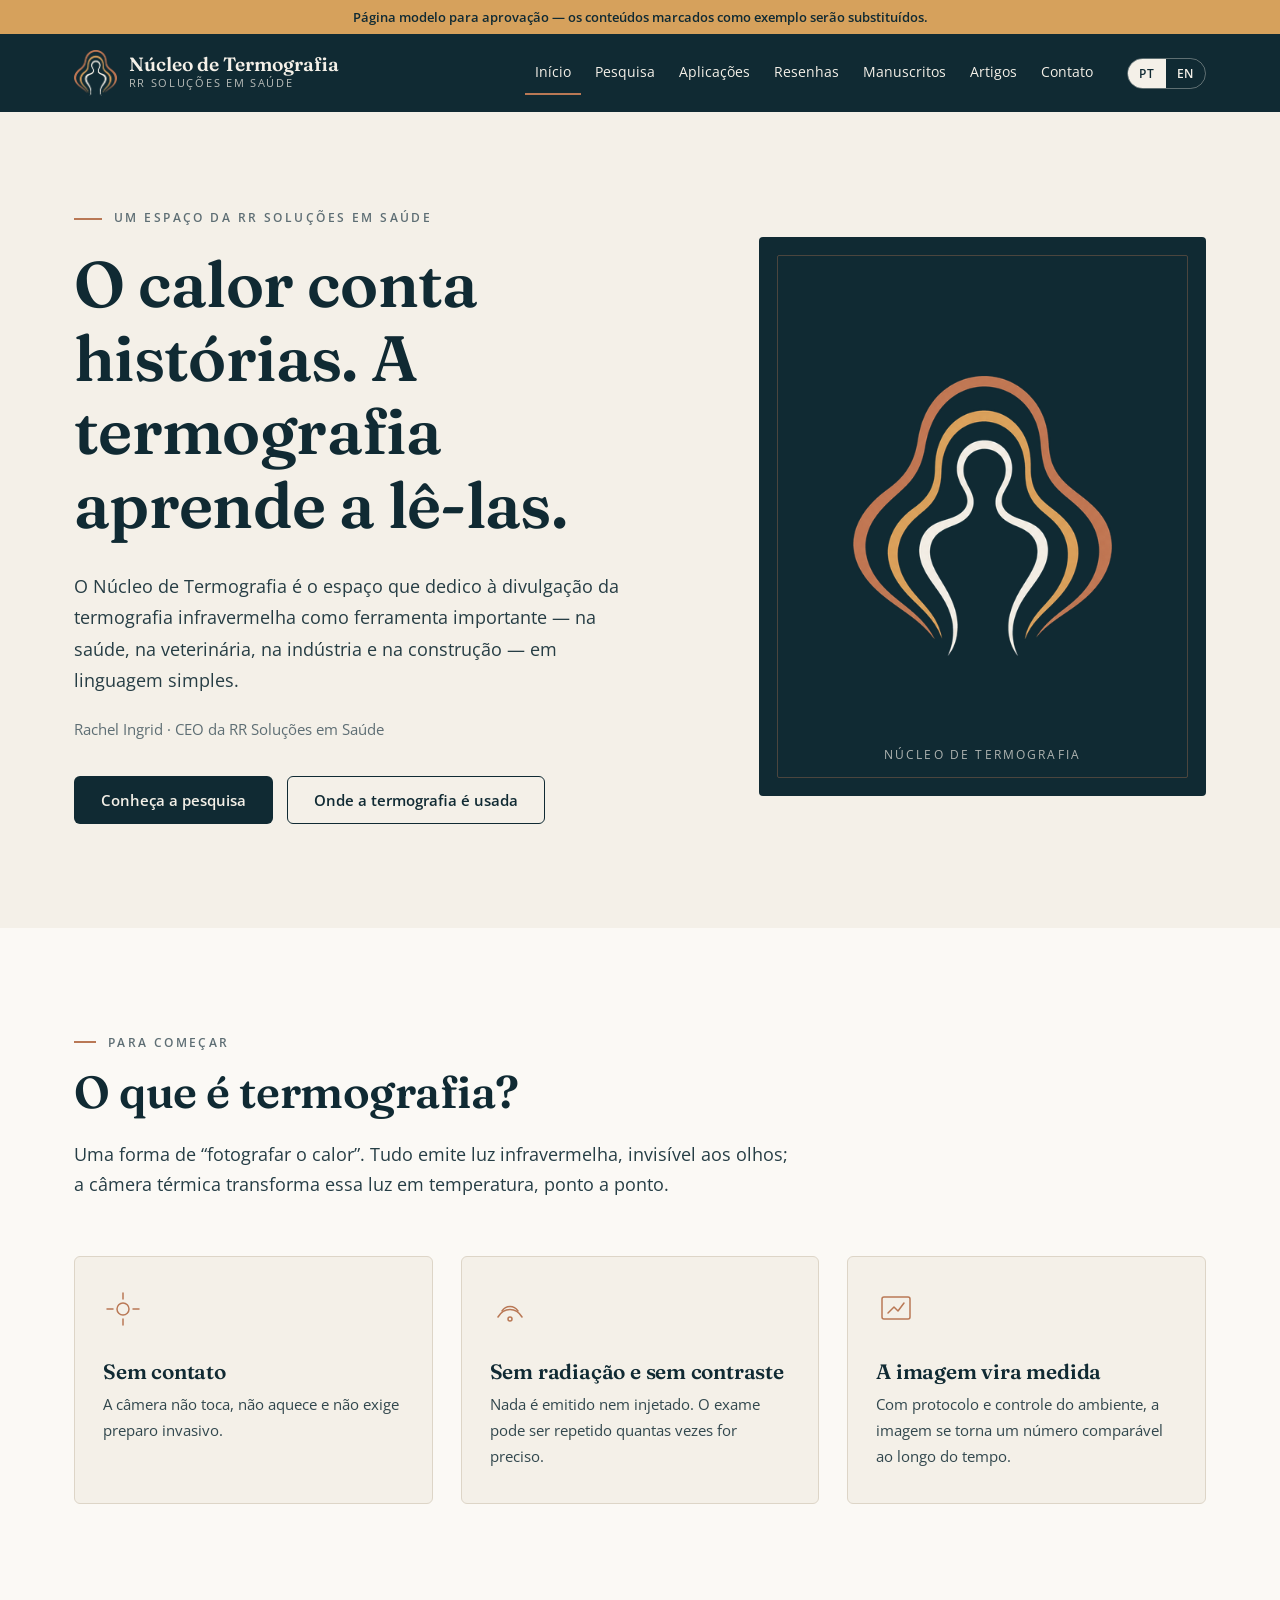
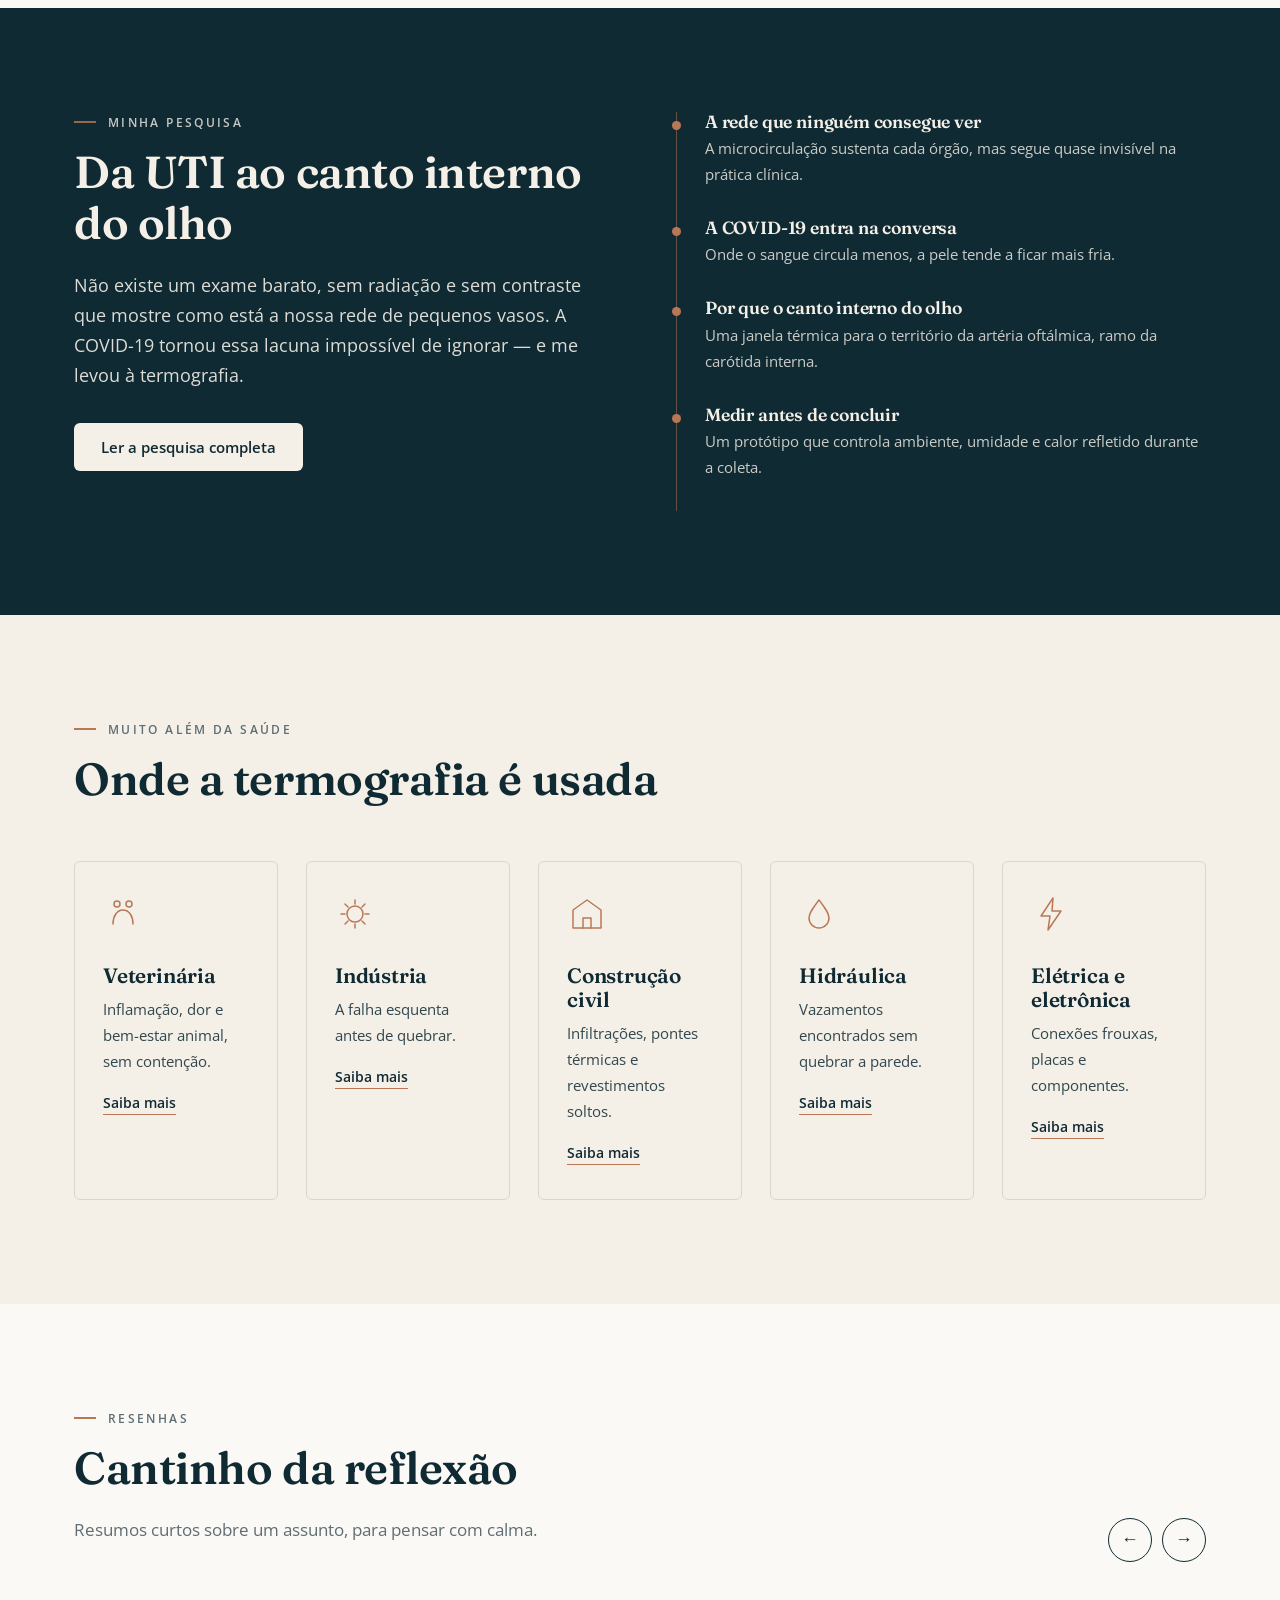
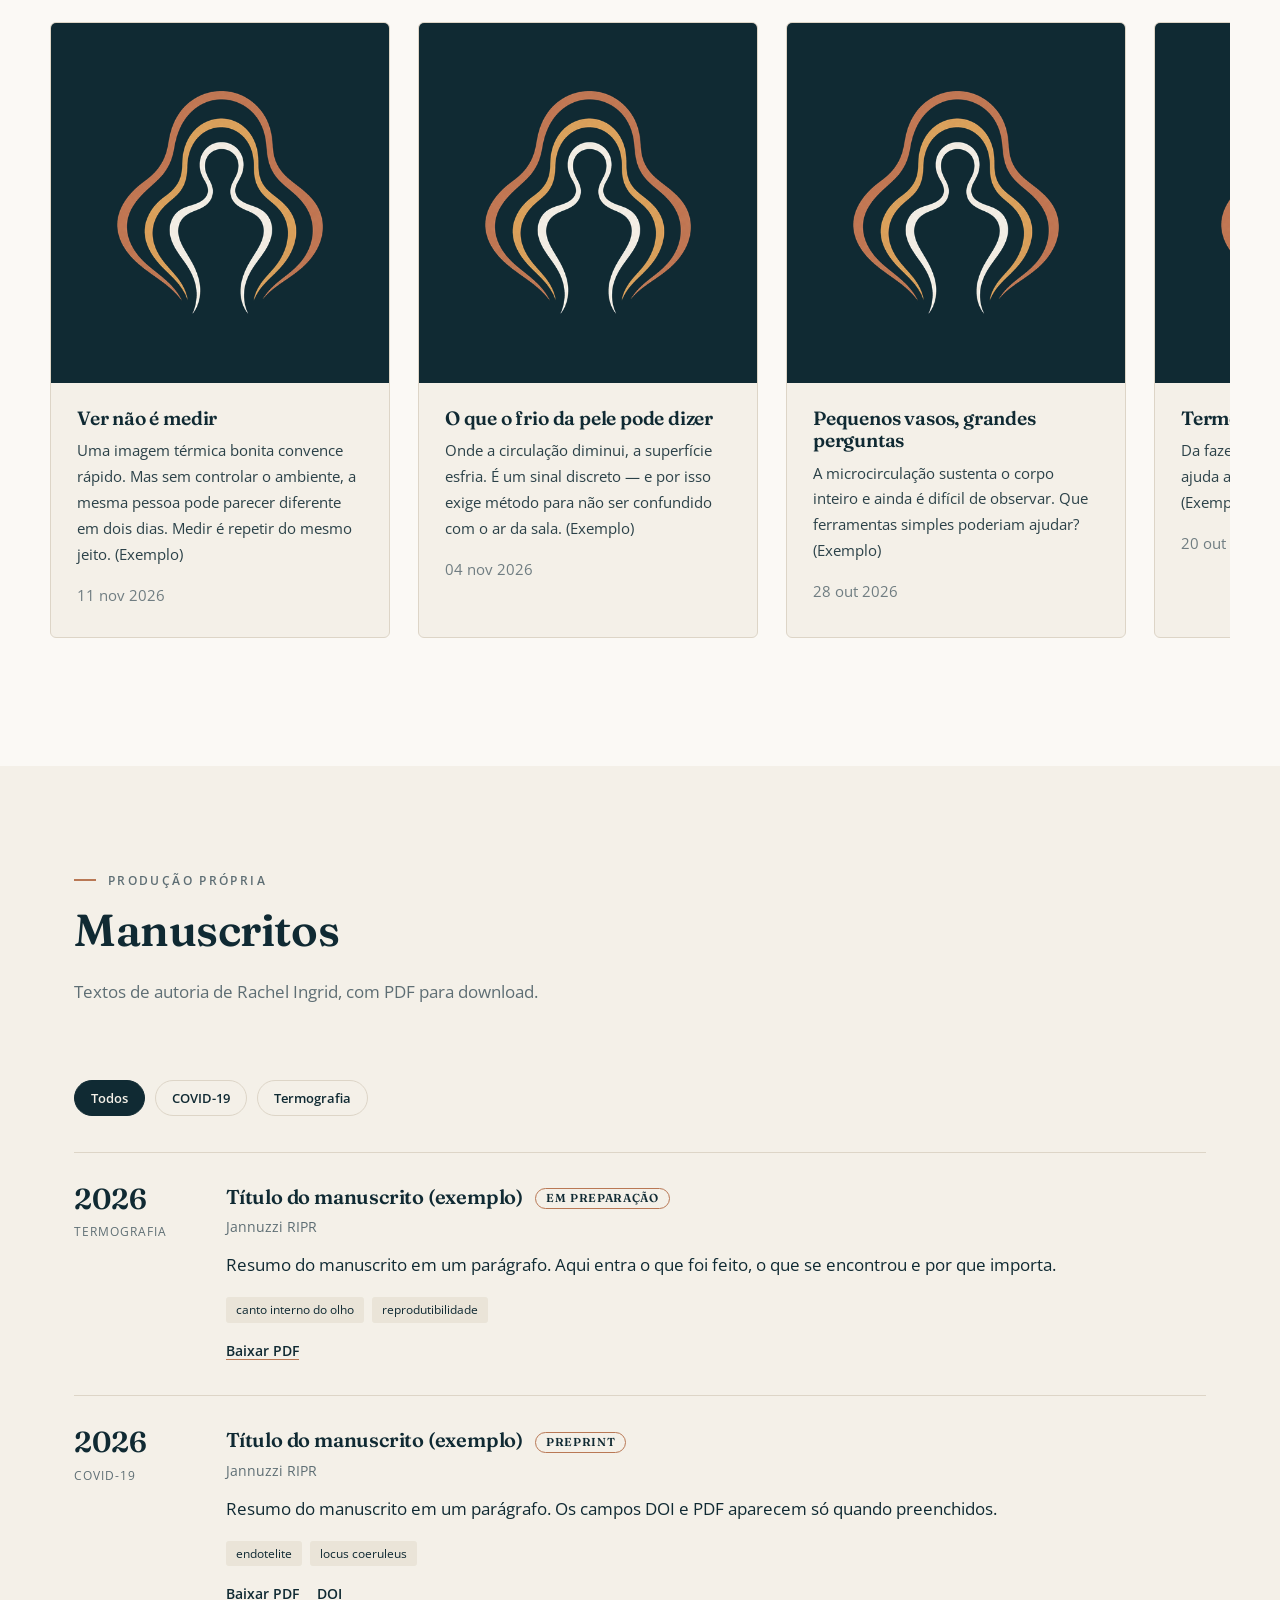
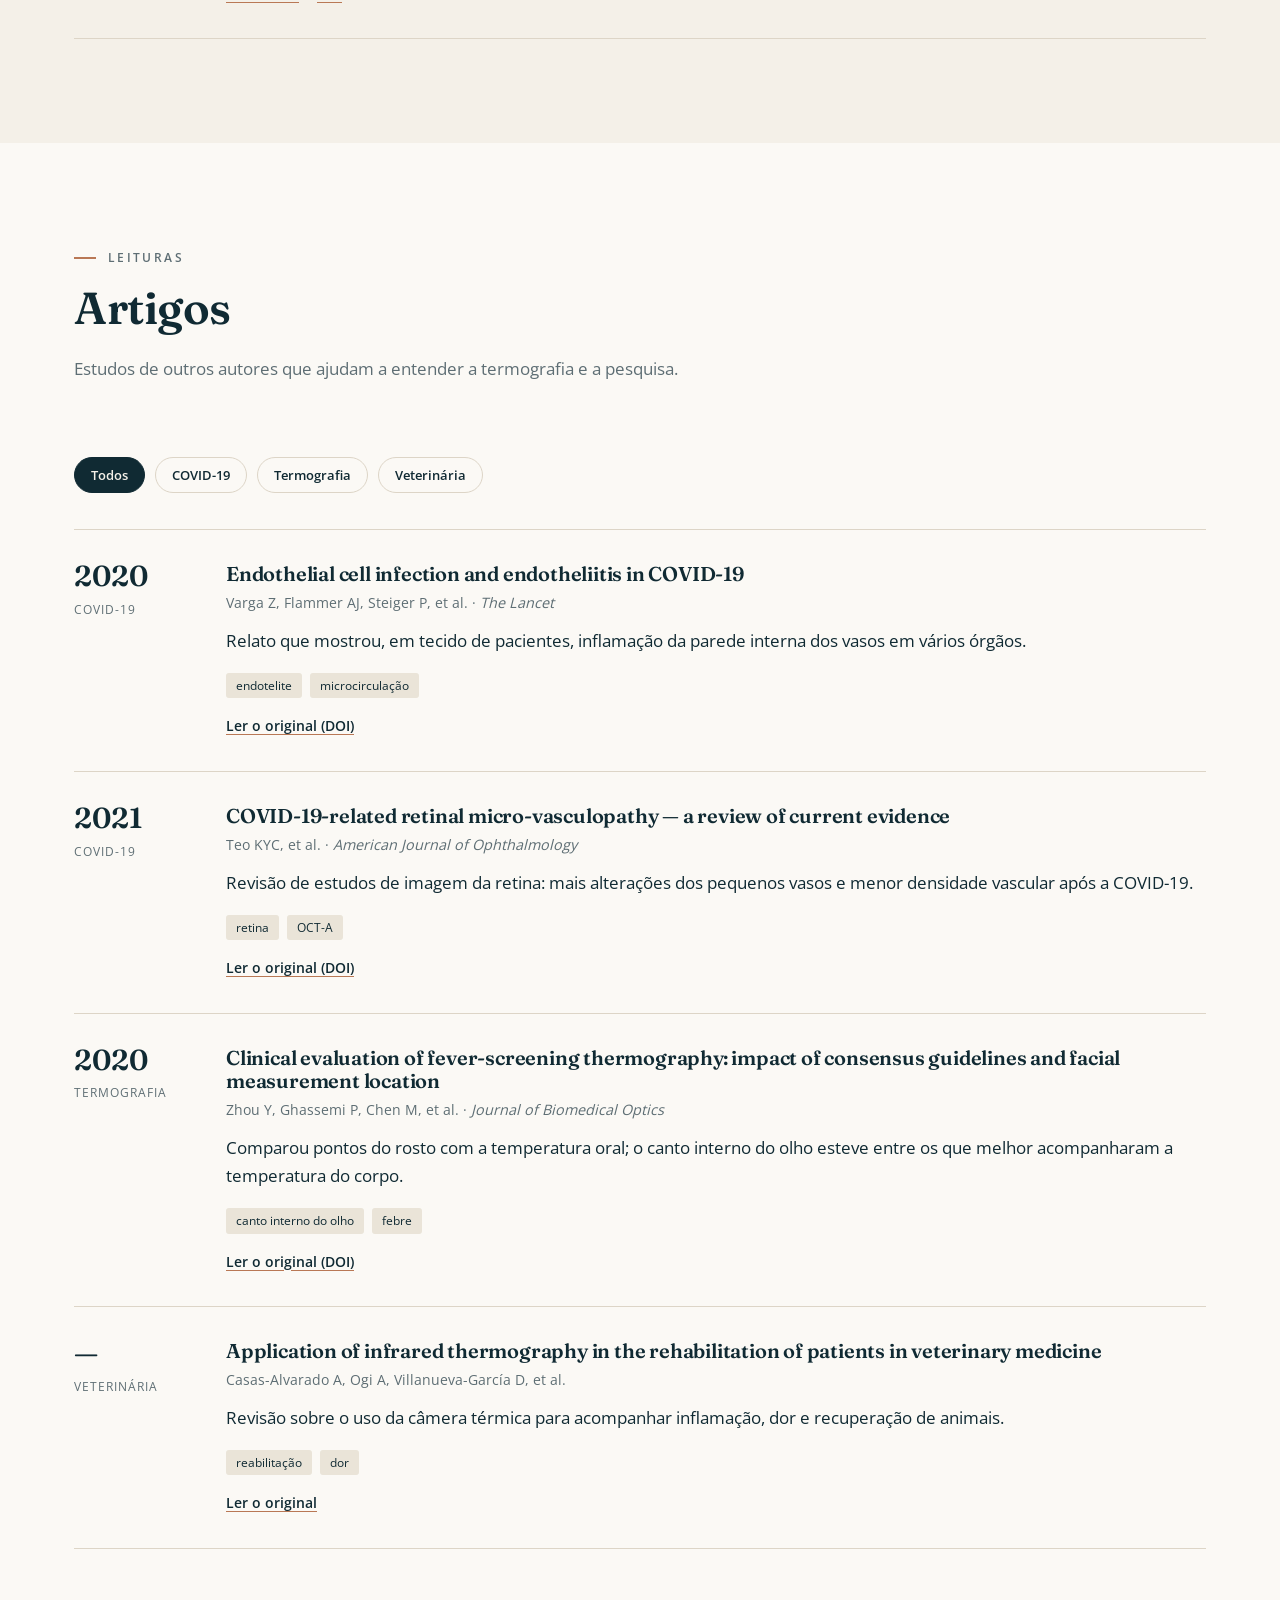
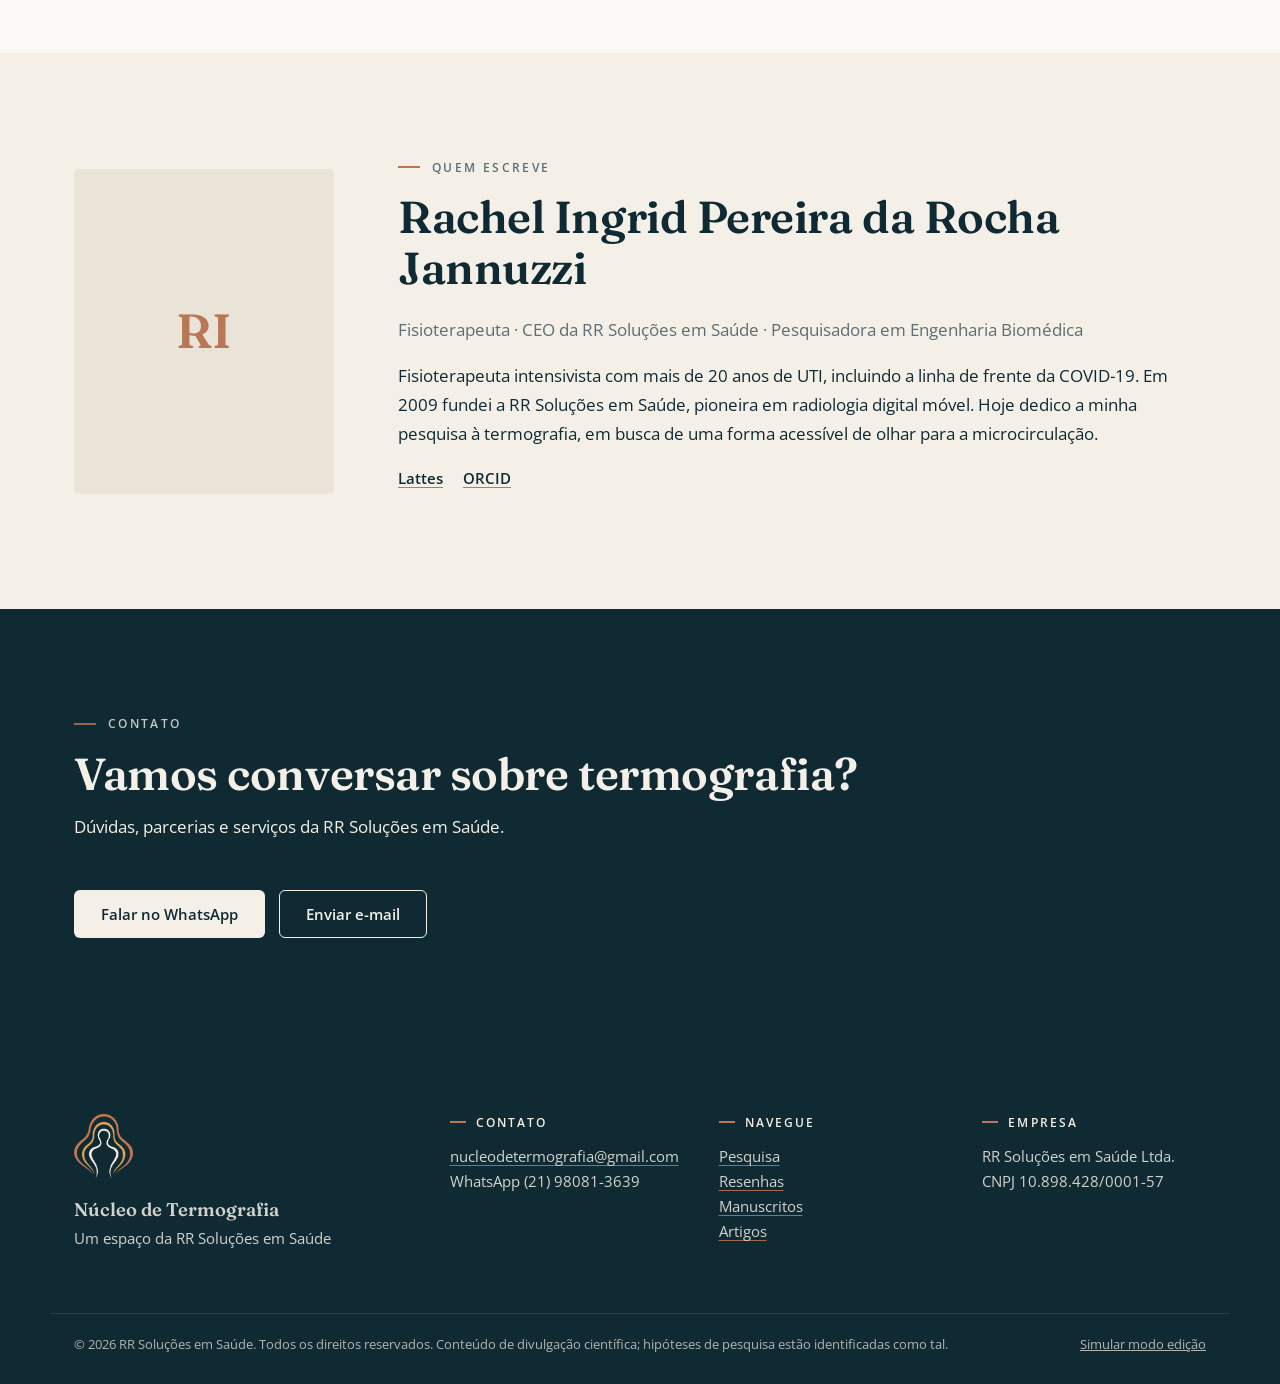
==== modelo/index.html @ 2edbccde "Rascunho do novo Núcleo de Termografia (sem histórico anterior) Co-Authored-By: Claude Opus 5.5 <nor" ====
<!doctype html>
<html lang="pt-BR">
<head>
<meta charset="utf-8">
<meta name="viewport" content="width=device-width, initial-scale=1">
<title>Núcleo de Termografia — Página modelo</title>
<link rel="icon" href="[data-uri]">
<style>
@font-face{font-family:"Fraunces";src:url([data-uri]) format("woff2");font-weight:600;font-display:swap}
@font-face{font-family:"Open Sans";src:url([data-uri]) format("woff2");font-weight:400;font-display:swap}
@font-face{font-family:"Open Sans";src:url([data-uri]) format("woff2");font-weight:600;font-display:swap}
:root{
  --petroleo:#102A33; --petroleo-2:#173842; --marfim:#F4F0E8; --marfim-2:#EAE4D8; --branco:#FBF9F5;
  --cobre:#B97855; --ambar:#D6A15C; --cinza:#5E6E74; --linha:#DDD5C7;
  --t-tit:"Fraunces",Georgia,"Times New Roman",serif; --t-txt:"Open Sans",system-ui,-apple-system,"Segoe UI",Arial,sans-serif;
  --raio:6px;
}
*{box-sizing:border-box}
html{scroll-behavior:smooth;scroll-padding-top:90px}
body{margin:0;background:var(--marfim);color:var(--petroleo);font-family:var(--t-txt);font-size:17px;line-height:1.7;-webkit-font-smoothing:antialiased}
img{max-width:100%;display:block}
a{color:var(--petroleo);text-decoration:underline;text-decoration-color:var(--cobre);text-underline-offset:3px}
a:hover{text-decoration-color:var(--ambar)}
h1,h2,h3{font-family:var(--t-tit);font-weight:600;line-height:1.15;margin:0 0 .5em;letter-spacing:-.01em}
h2{font-size:clamp(1.9rem,3.6vw,2.8rem)}
h3{font-size:1.3rem}
p{margin:0 0 1em}
.wrap{max-width:1180px;margin:0 auto;padding:0 24px}
:focus-visible{outline:2px solid var(--ambar);outline-offset:3px}
.aviso-modelo{background:var(--ambar);color:var(--petroleo);text-align:center;font-size:.82rem;padding:6px 16px;font-weight:600}

/* Cabeçalho */
.topo{position:sticky;top:0;z-index:50;background:var(--petroleo);color:var(--marfim)}
.topo-in{display:flex;align-items:center;gap:24px;height:78px}
.marca{display:flex;align-items:center;gap:12px;text-decoration:none;color:var(--marfim);margin-right:auto}
.marca img{height:46px;width:auto}
.marca b{font-family:var(--t-tit);font-weight:600;font-size:1.2rem;display:block;line-height:1.1}
.marca small{display:block;font-size:.66rem;letter-spacing:.16em;opacity:.75;text-transform:uppercase}
.menu{display:flex;gap:4px}
.menu a{color:var(--marfim);text-decoration:none;font-size:.9rem;padding:8px 10px;border-bottom:2px solid transparent}
.menu a:hover{color:var(--ambar)}
.menu a.ativo{border-bottom-color:var(--cobre)}
.idioma{display:flex;border:1px solid rgba(244,240,232,.35);border-radius:999px;overflow:hidden}
.idioma button{background:none;border:0;color:var(--marfim);font:600 .75rem var(--t-txt);padding:6px 11px;cursor:pointer;letter-spacing:.06em}
.idioma button[aria-pressed="true"]{background:var(--marfim);color:var(--petroleo)}
.menu-btn{display:none;background:none;border:0;padding:8px;cursor:pointer}
.menu-btn span{display:block;width:22px;height:2px;background:var(--marfim);margin:5px 0}
@media (max-width:1060px){
  .menu-btn{display:block}
  .menu{position:absolute;top:78px;left:0;right:0;flex-direction:column;background:var(--petroleo);padding:8px 24px 18px;display:none}
  .menu.aberto{display:flex}
  .menu a{padding:12px 0;border-bottom:1px solid rgba(244,240,232,.12)}
  .menu a.ativo{border-bottom-color:var(--cobre)}
}

/* Botões */
.btn{display:inline-block;font:600 .95rem var(--t-txt);text-decoration:none;padding:13px 26px;border-radius:var(--raio);border:1.5px solid transparent;transition:.15s;cursor:pointer}
.btn-pri{background:var(--petroleo);color:var(--marfim)}
.btn-pri:hover{border-color:var(--ambar);box-shadow:0 0 0 3px rgba(214,161,92,.25)}
.btn-sec{background:transparent;color:var(--petroleo);border-color:var(--petroleo)}
.btn-sec:hover{border-color:var(--ambar)}
.btn-claro{background:var(--marfim);color:var(--petroleo)}
.btn-claro:hover{box-shadow:0 0 0 3px rgba(214,161,92,.45)}

/* Hero */
.hero{padding:96px 0 104px}
.hero-in{display:grid;grid-template-columns:1.25fr .9fr;gap:64px;align-items:center}
.kicker{font-size:.76rem;letter-spacing:.2em;text-transform:uppercase;color:var(--cinza);font-weight:600;margin-bottom:18px;display:flex;align-items:center;gap:12px}
.kicker::before{content:"";width:28px;height:2px;background:var(--cobre)}
.hero h1{font-size:clamp(2.4rem,5.2vw,4rem);margin-bottom:.45em}
.hero .sub{font-size:1.15rem;color:var(--petroleo);max-width:56ch;opacity:.9}
.assina{color:var(--cinza);font-size:.92rem;margin:22px 0 34px}
.acoes{display:flex;gap:14px;flex-wrap:wrap}
.painel{background:var(--petroleo);border-radius:4px;aspect-ratio:4/5;display:grid;place-items:center;position:relative;overflow:hidden}
.painel img{width:58%;position:relative}
.painel::after{content:"";position:absolute;inset:18px;border:1px solid rgba(185,120,85,.35);border-radius:2px;pointer-events:none}
.painel figcaption{position:absolute;bottom:30px;left:0;right:0;text-align:center;color:var(--marfim);opacity:.7;font-size:.75rem;letter-spacing:.18em;text-transform:uppercase}
@media (max-width:860px){.hero{padding:56px 0 64px}.hero-in{grid-template-columns:1fr;gap:40px}.painel{aspect-ratio:16/10}.painel img{width:30%}}

/* Seções */
.secao{padding:104px 0}
.secao-clara{background:var(--branco)}
.secao-escura{background:var(--petroleo);color:var(--marfim)}
.secao-escura a{color:var(--marfim)}
.secao-escura a.btn-claro,.btn-claro{color:var(--petroleo)}
.cab{max-width:720px;margin-bottom:56px}
.cab-linha{max-width:none;display:flex;justify-content:space-between;align-items:flex-end;gap:24px;flex-wrap:wrap}
.rotulo{font-size:.74rem;letter-spacing:.2em;text-transform:uppercase;font-weight:600;color:var(--cinza);margin-bottom:14px;display:flex;align-items:center;gap:12px}
.rotulo::before{content:"";width:22px;height:2px;background:var(--cobre)}
.secao-escura .rotulo{color:var(--marfim);opacity:.8}
.lead{font-size:1.1rem;opacity:.9}
.sec-txt{color:var(--cinza)}
@media (max-width:700px){.secao{padding:72px 0}}

/* Cartões */
.grade{display:grid;gap:28px}
.g3{grid-template-columns:repeat(3,1fr)}
.g5{grid-template-columns:repeat(5,1fr)}
@media (max-width:980px){.g3,.g5{grid-template-columns:repeat(2,1fr)}}
@media (max-width:560px){.g3,.g5{grid-template-columns:1fr}}
.cartao{background:var(--marfim);border:1px solid var(--linha);border-radius:var(--raio);padding:32px 28px}
.secao-clara .cartao{background:var(--marfim)}
.icone{width:40px;height:40px;margin-bottom:22px;stroke:var(--cobre);fill:none;stroke-width:1.5;stroke-linecap:round;stroke-linejoin:round}
.cartao h3{margin-bottom:.4em}
.cartao p{margin:0;color:var(--petroleo);opacity:.85;font-size:.96rem}
a.cartao{display:block;text-decoration:none;transition:.2s}
a.cartao:hover{border-color:var(--ambar);transform:translateY(-2px)}
.cartao .mais{display:inline-block;margin-top:16px;font-size:.85rem;font-weight:600;border-bottom:1px solid var(--cobre)}

/* Pesquisa */
.pesq{display:grid;grid-template-columns:1fr 1fr;gap:72px;align-items:start}
.passos{list-style:none;margin:0;padding:0;border-left:1px solid rgba(185,120,85,.5)}
.passos li{padding:0 0 30px 28px;position:relative}
.passos li::before{content:"";position:absolute;left:-5px;top:9px;width:9px;height:9px;border-radius:50%;background:var(--cobre)}
.passos h3{font-size:1.1rem;margin-bottom:.25em}
.passos p{margin:0;opacity:.82;font-size:.95rem}
@media (max-width:860px){.pesq{grid-template-columns:1fr;gap:40px}}

/* Resenhas */
.faixa-wrap{position:relative}
.faixa{display:flex;gap:28px;overflow-x:auto;scroll-snap-type:x mandatory;padding:4px 24px 24px;scrollbar-width:thin;scrollbar-color:var(--cobre) transparent;max-width:1180px;margin:0 auto}
.faixa::-webkit-scrollbar{height:6px}.faixa::-webkit-scrollbar-thumb{background:var(--cobre);border-radius:3px}
.resenha{flex:0 0 340px;scroll-snap-align:start;background:var(--marfim);border:1px solid var(--linha);border-radius:var(--raio);overflow:hidden}
.resenha-img{aspect-ratio:16/10;background:var(--petroleo);display:grid;place-items:center}
.resenha-img img{height:62%;width:auto}
.resenha-corpo{padding:24px 26px 28px}
.resenha h3{font-size:1.2rem}
.resenha p{font-size:.95rem;opacity:.88}
.data{font-size:.8rem;color:var(--cinza);margin:0}
.setas{display:flex;gap:10px}
.setas button{width:44px;height:44px;border-radius:50%;border:1.5px solid var(--petroleo);background:transparent;color:var(--petroleo);font-size:1.1rem;cursor:pointer}
.setas button:hover{border-color:var(--ambar)}
@media (max-width:560px){.resenha{flex-basis:84%}}

/* Manuscritos e artigos */
.filtros{display:flex;flex-wrap:wrap;gap:10px;margin-bottom:36px}
.filtros button{font:600 .82rem var(--t-txt);padding:8px 16px;border-radius:999px;border:1px solid var(--linha);background:transparent;color:var(--petroleo);cursor:pointer}
.filtros button[aria-pressed="true"]{background:var(--petroleo);color:var(--marfim);border-color:var(--petroleo)}
.filtros button:hover{border-color:var(--ambar)}
.doc{display:grid;grid-template-columns:120px 1fr;gap:32px;padding:32px 0;border-top:1px solid var(--linha)}
.doc:last-child{border-bottom:1px solid var(--linha)}
.doc-meta .ano{font-family:var(--t-tit);font-size:1.8rem;line-height:1}
.doc-meta .tema{display:block;margin-top:8px;font-size:.78rem;color:var(--cinza);text-transform:uppercase;letter-spacing:.08em}
.doc h3{font-size:1.25rem;margin-bottom:.3em}
.autores{color:var(--cinza);font-size:.9rem;margin-bottom:.8em}
.situacao{display:inline-block;font-size:.72rem;font-weight:600;letter-spacing:.06em;text-transform:uppercase;padding:3px 10px;border-radius:999px;border:1px solid var(--cobre);color:var(--petroleo);margin-left:8px;vertical-align:middle}
.tags{display:flex;flex-wrap:wrap;gap:8px;margin:12px 0 16px}
.tags span{font-size:.78rem;padding:2px 10px;background:var(--marfim-2);border-radius:3px;color:var(--petroleo)}
.doc-acoes{display:flex;gap:18px;flex-wrap:wrap;font-size:.9rem;font-weight:600}
@media (max-width:640px){.doc{grid-template-columns:1fr;gap:10px}}

/* Edição (só nos aparelhos da Rachel) */
.btn-add{display:none;align-items:center;gap:8px;font:600 .85rem var(--t-txt);padding:10px 18px;border:1.5px dashed var(--cobre);background:transparent;color:var(--petroleo);border-radius:var(--raio);cursor:pointer}
.btn-add:hover{border-color:var(--ambar)}
body.editando .btn-add{display:inline-flex}
.modal{position:fixed;inset:0;z-index:100;display:grid;place-items:center;padding:20px;background:rgba(16,42,51,.6)}
.modal[hidden]{display:none}
.form{background:var(--marfim);border-radius:var(--raio);padding:32px;width:min(560px,100%);max-height:90vh;overflow:auto}
.form label{display:block;font-size:.85rem;font-weight:600;margin:14px 0 6px}
.form input,.form textarea,.form select{width:100%;font:inherit;font-size:.95rem;padding:10px 12px;border:1px solid var(--linha);border-radius:4px;background:var(--branco);color:var(--petroleo)}
.form .opc{font-weight:400;color:var(--cinza)}
.form .rodape-form{display:flex;gap:12px;justify-content:flex-end;margin-top:24px}
.form .nota{font-size:.82rem;color:var(--cinza);margin-top:12px}

/* Sobre e contato */
.sobre{display:grid;grid-template-columns:260px 1fr;gap:64px;align-items:center}
.sobre-foto{aspect-ratio:4/5;background:var(--marfim-2);border-radius:4px;display:grid;place-items:center;font-family:var(--t-tit);font-size:3rem;color:var(--cobre)}
.links-perfil{display:flex;gap:20px;font-weight:600;font-size:.92rem}
@media (max-width:760px){.sobre{grid-template-columns:1fr;gap:32px}.sobre-foto{max-width:220px}}
.contato{display:flex;justify-content:space-between;align-items:center;gap:32px;flex-wrap:wrap}
.contato h2{margin-bottom:.3em}

/* Rodapé */
.rodape{background:var(--petroleo);color:var(--marfim);padding:72px 0 28px;font-size:.92rem}
.rodape a{color:var(--marfim)}
.rodape-in{display:grid;grid-template-columns:1.5fr 1fr 1fr 1fr;gap:40px}
.rodape h4{font:600 .74rem var(--t-txt);letter-spacing:.18em;text-transform:uppercase;margin:0 0 14px;display:flex;align-items:center;gap:10px}
.rodape h4::before{content:"";width:16px;height:2px;background:var(--cobre)}
.rodape-marca img{height:64px;width:auto;margin-bottom:16px}
.rodape p{opacity:.85}
.rodape-base{border-top:1px solid rgba(244,240,232,.15);margin-top:48px;padding-top:20px;font-size:.8rem;opacity:.7;display:flex;justify-content:space-between;gap:16px;flex-wrap:wrap}
.rodape-base button{background:none;border:0;color:inherit;font:inherit;text-decoration:underline;cursor:pointer;padding:0}
@media (max-width:860px){.rodape-in{grid-template-columns:1fr 1fr}}
@media (max-width:520px){.rodape-in{grid-template-columns:1fr}}
.so-pt [data-en-only]{display:none}
@media (prefers-reduced-motion:reduce){*{transition:none!important;scroll-behavior:auto!important}}
</style>
</head>
<body>

<div class="aviso-modelo" data-i="aviso">Página modelo para aprovação — os conteúdos marcados como exemplo serão substituídos.</div>

<header class="topo">
  <div class="wrap topo-in">
    <a class="marca" href="#inicio"><img src="[data-uri]" alt="" width="45" height="48"><span><b>Núcleo de Termografia</b><small>RR Soluções em Saúde</small></span></a>
    <nav class="menu" id="menu">
      <a href="#inicio" class="ativo" data-i="m1">Início</a>
      <a href="#pesquisa" data-i="m2">Pesquisa</a>
      <a href="#aplicacoes" data-i="m3">Aplicações</a>
      <a href="#resenhas" data-i="m4">Resenhas</a>
      <a href="#manuscritos" data-i="m5">Manuscritos</a>
      <a href="#artigos" data-i="m6">Artigos</a>
      <a href="#contato" data-i="m7">Contato</a>
    </nav>
    <div class="idioma" role="group" aria-label="Idioma / Language"><button data-lang="pt" aria-pressed="true">PT</button><button data-lang="en" aria-pressed="false">EN</button></div>
    <button class="menu-btn" id="menuBtn" aria-label="Menu"><span></span><span></span><span></span></button>
  </div>
</header>

<main>
<section class="hero" id="inicio">
  <div class="wrap hero-in">
    <div>
      <p class="kicker" data-i="h_k">Um espaço da RR Soluções em Saúde</p>
      <h1 data-i="h_t">O calor conta histórias. A termografia aprende a lê-las.</h1>
      <p class="sub" data-i="h_s">O Núcleo de Termografia é o espaço que dedico à divulgação da termografia infravermelha como ferramenta importante — na saúde, na veterinária, na indústria e na construção — em linguagem simples.</p>
      <p class="assina">Rachel Ingrid · <span data-i="h_ceo">CEO da RR Soluções em Saúde</span></p>
      <div class="acoes"><a class="btn btn-pri" href="#pesquisa" data-i="h_b1">Conheça a pesquisa</a><a class="btn btn-sec" href="#aplicacoes" data-i="h_b2">Onde a termografia é usada</a></div>
    </div>
    <figure class="painel" style="margin:0"><img src="[data-uri]" alt="Emblema do Núcleo de Termografia"><figcaption>Núcleo de Termografia</figcaption></figure>
  </div>
</section>

<section class="secao secao-clara" id="termografia">
  <div class="wrap">
    <div class="cab"><p class="rotulo" data-i="t_r">Para começar</p><h2 data-i="t_t">O que é termografia?</h2><p class="lead" data-i="t_l">Uma forma de “fotografar o calor”. Tudo emite luz infravermelha, invisível aos olhos; a câmera térmica transforma essa luz em temperatura, ponto a ponto.</p></div>
    <div class="grade g3">
      <div class="cartao"><svg class="icone" viewBox="0 0 40 40"><circle cx="20" cy="20" r="6"/><path d="M20 4v6M20 30v6M4 20h6M30 20h6"/></svg><h3 data-i="t1">Sem contato</h3><p data-i="t1p">A câmera não toca, não aquece e não exige preparo invasivo.</p></div>
      <div class="cartao"><svg class="icone" viewBox="0 0 40 40"><path d="M8 28c6-10 18-10 24 0"/><path d="M12 22c4-6 12-6 16 0"/><circle cx="20" cy="30" r="2"/></svg><h3 data-i="t2">Sem radiação e sem contraste</h3><p data-i="t2p">Nada é emitido nem injetado. O exame pode ser repetido quantas vezes for preciso.</p></div>
      <div class="cartao"><svg class="icone" viewBox="0 0 40 40"><rect x="6" y="8" width="28" height="22" rx="2"/><path d="M12 24l6-6 4 4 6-8"/></svg><h3 data-i="t3">A imagem vira medida</h3><p data-i="t3p">Com protocolo e controle do ambiente, a imagem se torna um número comparável ao longo do tempo.</p></div>
    </div>
  </div>
</section>

<section class="secao secao-escura" id="pesquisa">
  <div class="wrap pesq">
    <div>
      <p class="rotulo" data-i="p_r">Minha pesquisa</p>
      <h2 data-i="p_t">Da UTI ao canto interno do olho</h2>
      <p class="lead" data-i="p_l">Não existe um exame barato, sem radiação e sem contraste que mostre como está a nossa rede de pequenos vasos. A COVID-19 tornou essa lacuna impossível de ignorar — e me levou à termografia.</p>
      <p style="margin-top:32px"><a class="btn btn-claro" href="#" data-i="p_b">Ler a pesquisa completa</a></p>
    </div>
    <ol class="passos">
      <li><h3 data-i="p1">A rede que ninguém consegue ver</h3><p data-i="p1p">A microcirculação sustenta cada órgão, mas segue quase invisível na prática clínica.</p></li>
      <li><h3 data-i="p2">A COVID-19 entra na conversa</h3><p data-i="p2p">Onde o sangue circula menos, a pele tende a ficar mais fria.</p></li>
      <li><h3 data-i="p3">Por que o canto interno do olho</h3><p data-i="p3p">Uma janela térmica para o território da artéria oftálmica, ramo da carótida interna.</p></li>
      <li><h3 data-i="p4">Medir antes de concluir</h3><p data-i="p4p">Um protótipo que controla ambiente, umidade e calor refletido durante a coleta.</p></li>
    </ol>
  </div>
</section>

<section class="secao" id="aplicacoes">
  <div class="wrap">
    <div class="cab"><p class="rotulo" data-i="a_r">Muito além da saúde</p><h2 data-i="a_t">Onde a termografia é usada</h2></div>
    <div class="grade g5">
      <a class="cartao" href="#"><svg class="icone" viewBox="0 0 40 40"><path d="M10 30c0-8 4-14 10-14s10 6 10 14"/><circle cx="14" cy="10" r="3"/><circle cx="26" cy="10" r="3"/></svg><h3 data-i="a1">Veterinária</h3><p data-i="a1p">Inflamação, dor e bem-estar animal, sem contenção.</p><span class="mais" data-i="saiba">Saiba mais</span></a>
      <a class="cartao" href="#"><svg class="icone" viewBox="0 0 40 40"><circle cx="20" cy="20" r="8"/><path d="M20 6v4M20 30v4M6 20h4M30 20h4M10 10l3 3M27 27l3 3M30 10l-3 3M13 27l-3 3"/></svg><h3 data-i="a2">Indústria</h3><p data-i="a2p">A falha esquenta antes de quebrar.</p><span class="mais" data-i="saiba">Saiba mais</span></a>
      <a class="cartao" href="#"><svg class="icone" viewBox="0 0 40 40"><path d="M6 34V16l14-10 14 10v18z"/><path d="M16 34V24h8v10"/></svg><h3 data-i="a3">Construção civil</h3><p data-i="a3p">Infiltrações, pontes térmicas e revestimentos soltos.</p><span class="mais" data-i="saiba">Saiba mais</span></a>
      <a class="cartao" href="#"><svg class="icone" viewBox="0 0 40 40"><path d="M20 6c6 8 10 13 10 18a10 10 0 0 1-20 0c0-5 4-10 10-18z"/></svg><h3 data-i="a4">Hidráulica</h3><p data-i="a4p">Vazamentos encontrados sem quebrar a parede.</p><span class="mais" data-i="saiba">Saiba mais</span></a>
      <a class="cartao" href="#"><svg class="icone" viewBox="0 0 40 40"><path d="M22 4L10 22h9l-2 14 13-19h-9z"/></svg><h3 data-i="a5">Elétrica e eletrônica</h3><p data-i="a5p">Conexões frouxas, placas e componentes.</p><span class="mais" data-i="saiba">Saiba mais</span></a>
    </div>
  </div>
</section>

<section class="secao secao-clara" id="resenhas">
  <div class="wrap">
    <div class="cab cab-linha">
      <div><p class="rotulo" data-i="r_r">Resenhas</p><h2 data-i="r_t">Cantinho da reflexão</h2><p class="sec-txt" data-i="r_l">Resumos curtos sobre um assunto, para pensar com calma.</p></div>
      <div style="display:flex;gap:16px;align-items:center;flex-wrap:wrap">
        <button class="btn-add" data-form="resenha">+ <span data-i="add_r">Adicionar resenha</span></button>
        <div class="setas"><button data-dir="-1" aria-label="Anterior">←</button><button data-dir="1" aria-label="Próxima">→</button></div>
      </div>
    </div>
  </div>
  <div class="faixa" id="faixa">
    <article class="resenha"><div class="resenha-img"><img src="[data-uri]" alt=""></div><div class="resenha-corpo"><h3 data-i="r1">Ver não é medir</h3><p data-i="r1p">Uma imagem térmica bonita convence rápido. Mas sem controlar o ambiente, a mesma pessoa pode parecer diferente em dois dias. Medir é repetir do mesmo jeito. (Exemplo)</p><p class="data">11 nov 2026</p></div></article>
    <article class="resenha"><div class="resenha-img"><img src="[data-uri]" alt=""></div><div class="resenha-corpo"><h3 data-i="r2">O que o frio da pele pode dizer</h3><p data-i="r2p">Onde a circulação diminui, a superfície esfria. É um sinal discreto — e por isso exige método para não ser confundido com o ar da sala. (Exemplo)</p><p class="data">04 nov 2026</p></div></article>
    <article class="resenha"><div class="resenha-img"><img src="[data-uri]" alt=""></div><div class="resenha-corpo"><h3 data-i="r3">Pequenos vasos, grandes perguntas</h3><p data-i="r3p">A microcirculação sustenta o corpo inteiro e ainda é difícil de observar. Que ferramentas simples poderiam ajudar? (Exemplo)</p><p class="data">28 out 2026</p></div></article>
    <article class="resenha"><div class="resenha-img"><img src="[data-uri]" alt=""></div><div class="resenha-corpo"><h3 data-i="r4">Termografia além da saúde</h3><p data-i="r4p">Da fazenda à fábrica, a mesma física ajuda a enxergar o que está escondido. (Exemplo)</p><p class="data">20 out 2026</p></div></article>
  </div>
</section>

<section class="secao" id="manuscritos">
  <div class="wrap">
    <div class="cab cab-linha">
      <div><p class="rotulo" data-i="ms_r">Produção própria</p><h2 data-i="ms_t">Manuscritos</h2><p class="sec-txt" data-i="ms_l">Textos de autoria de Rachel Ingrid, com PDF para download.</p></div>
      <button class="btn-add" data-form="manuscrito">+ <span data-i="add_m">Adicionar manuscrito</span></button>
    </div>
    <div class="filtros" data-lista="listaMs"><button aria-pressed="true" data-tema="*" data-i="todos">Todos</button><button aria-pressed="false" data-tema="covid">COVID-19</button><button aria-pressed="false" data-tema="termo" data-i="f_termo">Termografia</button></div>
    <div id="listaMs">
      <article class="doc" data-tema="termo"><div class="doc-meta"><div class="ano">2026</div><span class="tema" data-i="f_termo">Termografia</span></div><div><h3>Título do manuscrito (exemplo) <span class="situacao" data-i="s_prep">Em preparação</span></h3><p class="autores">Jannuzzi RIPR</p><p data-i="ms1">Resumo do manuscrito em um parágrafo. Aqui entra o que foi feito, o que se encontrou e por que importa.</p><div class="tags"><span>canto interno do olho</span><span>reprodutibilidade</span></div><div class="doc-acoes"><a href="#" data-i="pdf">Baixar PDF</a></div></div></article>
      <article class="doc" data-tema="covid"><div class="doc-meta"><div class="ano">2026</div><span class="tema">COVID-19</span></div><div><h3>Título do manuscrito (exemplo) <span class="situacao">Preprint</span></h3><p class="autores">Jannuzzi RIPR</p><p data-i="ms2">Resumo do manuscrito em um parágrafo. Os campos DOI e PDF aparecem só quando preenchidos.</p><div class="tags"><span>endotelite</span><span>locus coeruleus</span></div><div class="doc-acoes"><a href="#" data-i="pdf">Baixar PDF</a><a href="#">DOI</a></div></div></article>
    </div>
  </div>
</section>

<section class="secao secao-clara" id="artigos">
  <div class="wrap">
    <div class="cab cab-linha">
      <div><p class="rotulo" data-i="ar_r">Leituras</p><h2 data-i="ar_t">Artigos</h2><p class="sec-txt" data-i="ar_l">Estudos de outros autores que ajudam a entender a termografia e a pesquisa.</p></div>
      <button class="btn-add" data-form="artigo">+ <span data-i="add_a">Adicionar artigo</span></button>
    </div>
    <div class="filtros" data-lista="listaAr"><button aria-pressed="true" data-tema="*" data-i="todos">Todos</button><button aria-pressed="false" data-tema="covid">COVID-19</button><button aria-pressed="false" data-tema="termo" data-i="f_termo">Termografia</button><button aria-pressed="false" data-tema="vet" data-i="f_vet">Veterinária</button></div>
    <div id="listaAr">
      <article class="doc" data-tema="covid"><div class="doc-meta"><div class="ano">2020</div><span class="tema">COVID-19</span></div><div><h3>Endothelial cell infection and endotheliitis in COVID-19</h3><p class="autores">Varga Z, Flammer AJ, Steiger P, et al. · <em>The Lancet</em></p><p data-i="ar1">Relato que mostrou, em tecido de pacientes, inflamação da parede interna dos vasos em vários órgãos.</p><div class="tags"><span>endotelite</span><span>microcirculação</span></div><div class="doc-acoes"><a href="https://doi.org/10.1016/S0140-6736(20)30937-5" target="_blank" rel="noopener" data-i="ler">Ler o original (DOI)</a></div></div></article>
      <article class="doc" data-tema="covid"><div class="doc-meta"><div class="ano">2021</div><span class="tema">COVID-19</span></div><div><h3>COVID-19-related retinal micro-vasculopathy — a review of current evidence</h3><p class="autores">Teo KYC, et al. · <em>American Journal of Ophthalmology</em></p><p data-i="ar2">Revisão de estudos de imagem da retina: mais alterações dos pequenos vasos e menor densidade vascular após a COVID-19.</p><div class="tags"><span>retina</span><span>OCT-A</span></div><div class="doc-acoes"><a href="https://doi.org/10.1016/j.ajo.2021.09.019" target="_blank" rel="noopener" data-i="ler">Ler o original (DOI)</a></div></div></article>
      <article class="doc" data-tema="termo"><div class="doc-meta"><div class="ano">2020</div><span class="tema" data-i="f_termo">Termografia</span></div><div><h3>Clinical evaluation of fever-screening thermography: impact of consensus guidelines and facial measurement location</h3><p class="autores">Zhou Y, Ghassemi P, Chen M, et al. · <em>Journal of Biomedical Optics</em></p><p data-i="ar3">Comparou pontos do rosto com a temperatura oral; o canto interno do olho esteve entre os que melhor acompanharam a temperatura do corpo.</p><div class="tags"><span>canto interno do olho</span><span>febre</span></div><div class="doc-acoes"><a href="https://doi.org/10.1117/1.JBO.25.9.097002" target="_blank" rel="noopener" data-i="ler">Ler o original (DOI)</a></div></div></article>
      <article class="doc" data-tema="vet"><div class="doc-meta"><div class="ano">—</div><span class="tema" data-i="f_vet">Veterinária</span></div><div><h3>Application of infrared thermography in the rehabilitation of patients in veterinary medicine</h3><p class="autores">Casas-Alvarado A, Ogi A, Villanueva-García D, et al.</p><p data-i="ar4">Revisão sobre o uso da câmera térmica para acompanhar inflamação, dor e recuperação de animais.</p><div class="tags"><span>reabilitação</span><span>dor</span></div><div class="doc-acoes"><a href="https://pmc.ncbi.nlm.nih.gov/articles/PMC10930678/" target="_blank" rel="noopener" data-i="ler2">Ler o original</a></div></div></article>
    </div>
  </div>
</section>

<section class="secao" id="sobre">
  <div class="wrap sobre">
    <div class="sobre-foto" aria-hidden="true">RI</div>
    <div>
      <p class="rotulo" data-i="so_r">Quem escreve</p>
      <h2>Rachel Ingrid Pereira da Rocha Jannuzzi</h2>
      <p class="sec-txt" data-i="so_s">Fisioterapeuta · CEO da RR Soluções em Saúde · Pesquisadora em Engenharia Biomédica</p>
      <p data-i="so_p">Fisioterapeuta intensivista com mais de 20 anos de UTI, incluindo a linha de frente da COVID-19. Em 2009 fundei a RR Soluções em Saúde, pioneira em radiologia digital móvel. Hoje dedico a minha pesquisa à termografia, em busca de uma forma acessível de olhar para a microcirculação.</p>
      <p class="links-perfil"><a href="http://lattes.cnpq.br/6678459905551495" target="_blank" rel="noopener">Lattes</a><a href="https://orcid.org/0000-0002-0408-6302" target="_blank" rel="noopener">ORCID</a></p>
    </div>
  </div>
</section>

<section class="secao secao-escura" id="contato">
  <div class="wrap contato">
    <div><p class="rotulo" data-i="c_r">Contato</p><h2 data-i="c_t">Vamos conversar sobre termografia?</h2><p data-i="c_p">Dúvidas, parcerias e serviços da RR Soluções em Saúde.</p></div>
    <div class="acoes"><a class="btn btn-claro" href="https://wa.me/5521980813639" target="_blank" rel="noopener" data-i="c_b1">Falar no WhatsApp</a><a class="btn btn-sec" style="color:var(--marfim);border-color:var(--marfim)" href="mailto:nucleodetermografia@gmail.com" data-i="c_b2">Enviar e-mail</a></div>
  </div>
</section>
</main>

<footer class="rodape">
  <div class="wrap rodape-in">
    <div class="rodape-marca"><img src="[data-uri]" alt=""><p><b style="font-family:var(--t-tit);font-size:1.15rem">Núcleo de Termografia</b><br><span data-i="f_esp">Um espaço da RR Soluções em Saúde</span></p></div>
    <div><h4 data-i="f_c">Contato</h4><p><a href="mailto:nucleodetermografia@gmail.com">nucleodetermografia@gmail.com</a><br>WhatsApp (21) 98081-3639</p></div>
    <div><h4 data-i="f_n">Navegue</h4><p><a href="#pesquisa" data-i="m2">Pesquisa</a><br><a href="#resenhas" data-i="m4">Resenhas</a><br><a href="#manuscritos" data-i="m5">Manuscritos</a><br><a href="#artigos" data-i="m6">Artigos</a></p></div>
    <div><h4 data-i="f_e">Empresa</h4><p>RR Soluções em Saúde Ltda.<br>CNPJ 10.898.428/0001-57</p></div>
  </div>
  <div class="wrap rodape-base"><span>© 2026 RR Soluções em Saúde. <span data-i="f_dir">Todos os direitos reservados. Conteúdo de divulgação científica; hipóteses de pesquisa estão identificadas como tal.</span></span><button id="simula" data-i="f_sim">Simular modo edição</button></div>
</footer>

<div class="modal" id="modal" hidden>
  <form class="form" id="form" onsubmit="return false">
    <h3 id="formTit">Adicionar resenha</h3>
    <div id="campos"></div>
    <p class="nota" data-i="f_nota">Na versão final, “Publicar” salva direto no GitHub e o site se atualiza em cerca de 1 minuto. Nesta página modelo nada é salvo.</p>
    <div class="rodape-form"><button type="button" class="btn btn-sec" id="cancelar" data-i="cancelar">Cancelar</button><button type="button" class="btn btn-pri" id="publicar" data-i="publicar">Publicar</button></div>
  </form>
</div>

<script>
(function(){
  const EN={aviso:"Model page for approval — content marked as example will be replaced.",m1:"Home",m2:"Research",m3:"Applications",m4:"Reviews",m5:"Manuscripts",m6:"Articles",m7:"Contact",
  h_k:"A space by RR Soluções em Saúde",h_t:"Heat tells stories. Thermography learns to read them.",h_s:"The Thermography Hub is the space I dedicate to sharing infrared thermography as an important tool — in health, veterinary care, industry and construction — in plain language.",h_ceo:"CEO of RR Soluções em Saúde",h_b1:"Explore the research",h_b2:"Where thermography is used",
  t_r:"Getting started",t_t:"What is thermography?",t_l:"A way to “photograph heat”. Everything emits infrared light, invisible to the eye; a thermal camera turns that light into temperature, point by point.",t1:"No contact",t1p:"The camera does not touch, heat or require invasive preparation.",t2:"No radiation, no contrast",t2p:"Nothing is emitted or injected. The exam can be repeated as often as needed.",t3:"The image becomes a measurement",t3p:"With protocol and environmental control, the image becomes a number that can be compared over time.",
  p_r:"My research",p_t:"From the ICU to the inner corner of the eye",p_l:"There is no low-cost test, free of radiation and contrast, that shows the state of our network of small vessels. COVID-19 made this gap impossible to ignore — and led me to thermography.",p_b:"Read the full research",p1:"The network no one can see",p1p:"Microcirculation sustains every organ, yet remains almost invisible in clinical practice.",p2:"COVID-19 joins the conversation",p2p:"Where blood flows less, the skin tends to be cooler.",p3:"Why the inner corner of the eye",p3p:"A thermal window onto the territory of the ophthalmic artery, a branch of the internal carotid.",p4:"Measure before concluding",p4p:"A prototype that controls environment, humidity and reflected heat during acquisition.",
  a_r:"Far beyond health",a_t:"Where thermography is used",a1:"Veterinary",a1p:"Inflammation, pain and animal welfare, without restraint.",a2:"Industry",a2p:"Failures heat up before they break.",a3:"Construction",a3p:"Leaks, thermal bridges and loose cladding.",a4:"Plumbing",a4p:"Leaks found without breaking walls.",a5:"Electrical & electronics",a5p:"Loose connections, boards and components.",saiba:"Learn more",
  r_r:"Reviews",r_t:"Reflection corner",r_l:"Short pieces on a single subject, to think about calmly.",add_r:"Add review",r1:"Seeing is not measuring",r1p:"A beautiful thermal image is quickly convincing. But without controlling the environment, the same person may look different on two days. Measuring is repeating the same way. (Example)",r2:"What cool skin may tell us",r2p:"Where circulation decreases, the surface cools. It is a subtle sign — and needs method not to be confused with the air in the room. (Example)",r3:"Small vessels, big questions",r3p:"Microcirculation sustains the whole body and is still hard to observe. Which simple tools could help? (Example)",r4:"Thermography beyond health",r4p:"From the farm to the factory, the same physics helps reveal what is hidden. (Example)",
  ms_r:"Own work",ms_t:"Manuscripts",ms_l:"Texts authored by Rachel Ingrid, with PDF download.",add_m:"Add manuscript",todos:"All",f_termo:"Thermography",f_vet:"Veterinary",s_prep:"In preparation",ms1:"One-paragraph abstract: what was done, what was found and why it matters. (Available in Portuguese only)",ms2:"One-paragraph abstract. DOI and PDF appear only when provided. (Available in Portuguese only)",pdf:"Download PDF",
  ar_r:"Reading",ar_t:"Articles",ar_l:"Studies by other authors that help explain thermography and the research.",add_a:"Add article",ar1:"Report showing, in patient tissue, inflammation of the inner vessel wall in several organs.",ar2:"Review of retinal imaging studies: more small-vessel changes and lower vessel density after COVID-19.",ar3:"Compared facial sites with oral temperature; the inner canthus was among those that best tracked body temperature.",ar4:"Review on using thermal cameras to follow inflammation, pain and recovery in animals.",ler:"Read the original (DOI)",ler2:"Read the original",
  so_r:"About the author",so_s:"Physiotherapist · CEO of RR Soluções em Saúde · Researcher in Biomedical Engineering",so_p:"Intensive care physiotherapist with over 20 years in the ICU, including the COVID-19 front line. In 2009 I founded RR Soluções em Saúde, a pioneer in mobile digital radiology. Today my research is dedicated to thermography, seeking an accessible way to look at microcirculation.",
  c_r:"Contact",c_t:"Shall we talk about thermography?",c_p:"Questions, partnerships and services by RR Soluções em Saúde.",c_b1:"Message on WhatsApp",c_b2:"Send an email",
  f_esp:"A space by RR Soluções em Saúde",f_c:"Contact",f_n:"Explore",f_e:"Company",f_dir:"All rights reserved. Science communication content; research hypotheses are identified as such.",f_sim:"Simulate edit mode",f_nota:"In the final version, “Publish” saves directly to GitHub and the site updates in about a minute. Nothing is saved on this model page.",cancelar:"Cancel",publicar:"Publish"};
  const PT={}; document.querySelectorAll("[data-i]").forEach(el=>{PT[el.dataset.i]??=el.textContent});
  function idioma(l){document.documentElement.lang=l==="en"?"en":"pt-BR";
    document.querySelectorAll("[data-i]").forEach(el=>{const k=el.dataset.i;el.textContent=(l==="en"&&EN[k])?EN[k]:PT[k]});
    document.querySelectorAll(".idioma button").forEach(b=>b.setAttribute("aria-pressed",b.dataset.lang===l));
    try{localStorage.setItem("idioma",l)}catch(e){}}
  document.querySelectorAll(".idioma button").forEach(b=>b.onclick=()=>idioma(b.dataset.lang));
  let ini="pt";try{ini=localStorage.getItem("idioma")||"pt"}catch(e){} if(ini==="en")idioma("en");

  const mb=document.getElementById("menuBtn"),mn=document.getElementById("menu");
  mb.onclick=()=>mn.classList.toggle("aberto"); mn.onclick=e=>{if(e.target.tagName==="A")mn.classList.remove("aberto")};
  const secs=[...document.querySelectorAll("main section[id]")],links=[...mn.querySelectorAll("a")];
  addEventListener("scroll",()=>{let at=secs[0].id;secs.forEach(s=>{if(s.getBoundingClientRect().top<140)at=s.id});
    links.forEach(a=>a.classList.toggle("ativo",a.getAttribute("href")==="#"+at||(at==="termografia"&&a.getAttribute("href")==="#inicio")||(at==="sobre"&&a.getAttribute("href")==="#contato")))},{passive:true});

  const fx=document.getElementById("faixa");
  document.querySelectorAll(".setas button").forEach(b=>b.onclick=()=>fx.scrollBy({left:b.dataset.dir*368,behavior:"smooth"}));

  document.querySelectorAll(".filtros").forEach(f=>f.addEventListener("click",e=>{const b=e.target.closest("button");if(!b)return;
    f.querySelectorAll("button").forEach(x=>x.setAttribute("aria-pressed",x===b));
    document.querySelectorAll("#"+f.dataset.lista+" .doc").forEach(d=>d.hidden=!(b.dataset.tema==="*"||d.dataset.tema===b.dataset.tema))}));

  document.getElementById("simula").onclick=()=>document.body.classList.toggle("editando");
  const F={resenha:["Adicionar resenha",[["Título","input"],["Parágrafo","textarea"],["Imagem (opcional — sem imagem, usa o emblema)","file"],["Título em inglês (opcional)","input"],["Parágrafo em inglês (opcional)","textarea"]]],
    manuscrito:["Adicionar manuscrito",[["Título","input"],["Tema","input"],["Autores","input"],["Ano","input"],["Assunto (palavras-chave)","input"],["Resumo","textarea"],["Situação (opcional)","select"],["DOI (opcional)","input"],["PDF","file"],["Título e resumo em inglês (opcional)","textarea"]]],
    artigo:["Adicionar artigo",[["Título","input"],["Tema","input"],["Autor","input"],["Ano","input"],["Assunto (palavras-chave)","input"],["Resumo","textarea"],["DOI","input"],["Resumo em inglês (opcional)","textarea"]]]};
  const md=document.getElementById("modal");
  document.querySelectorAll(".btn-add").forEach(b=>b.onclick=()=>{const [t,cs]=F[b.dataset.form];document.getElementById("formTit").textContent=t;
    document.getElementById("campos").innerHTML=cs.map(([l,tp])=>{const lb=l.replace(/\((.*)\)/,'<span class="opc">($1)</span>');
      if(tp==="textarea")return `<label>${lb}</label><textarea rows="4"></textarea>`;
      if(tp==="select")return `<label>${lb}</label><select><option>—</option><option>Em preparação</option><option>Submetido</option><option>Preprint</option><option>Publicado</option></select>`;
      if(tp==="file")return `<label>${lb}</label><input type="file">`;
      return `<label>${lb}</label><input>`}).join("");md.hidden=false});
  document.getElementById("cancelar").onclick=document.getElementById("publicar").onclick=()=>md.hidden=true;
  md.onclick=e=>{if(e.target===md)md.hidden=true};
})();
</script>
</body>
</html>
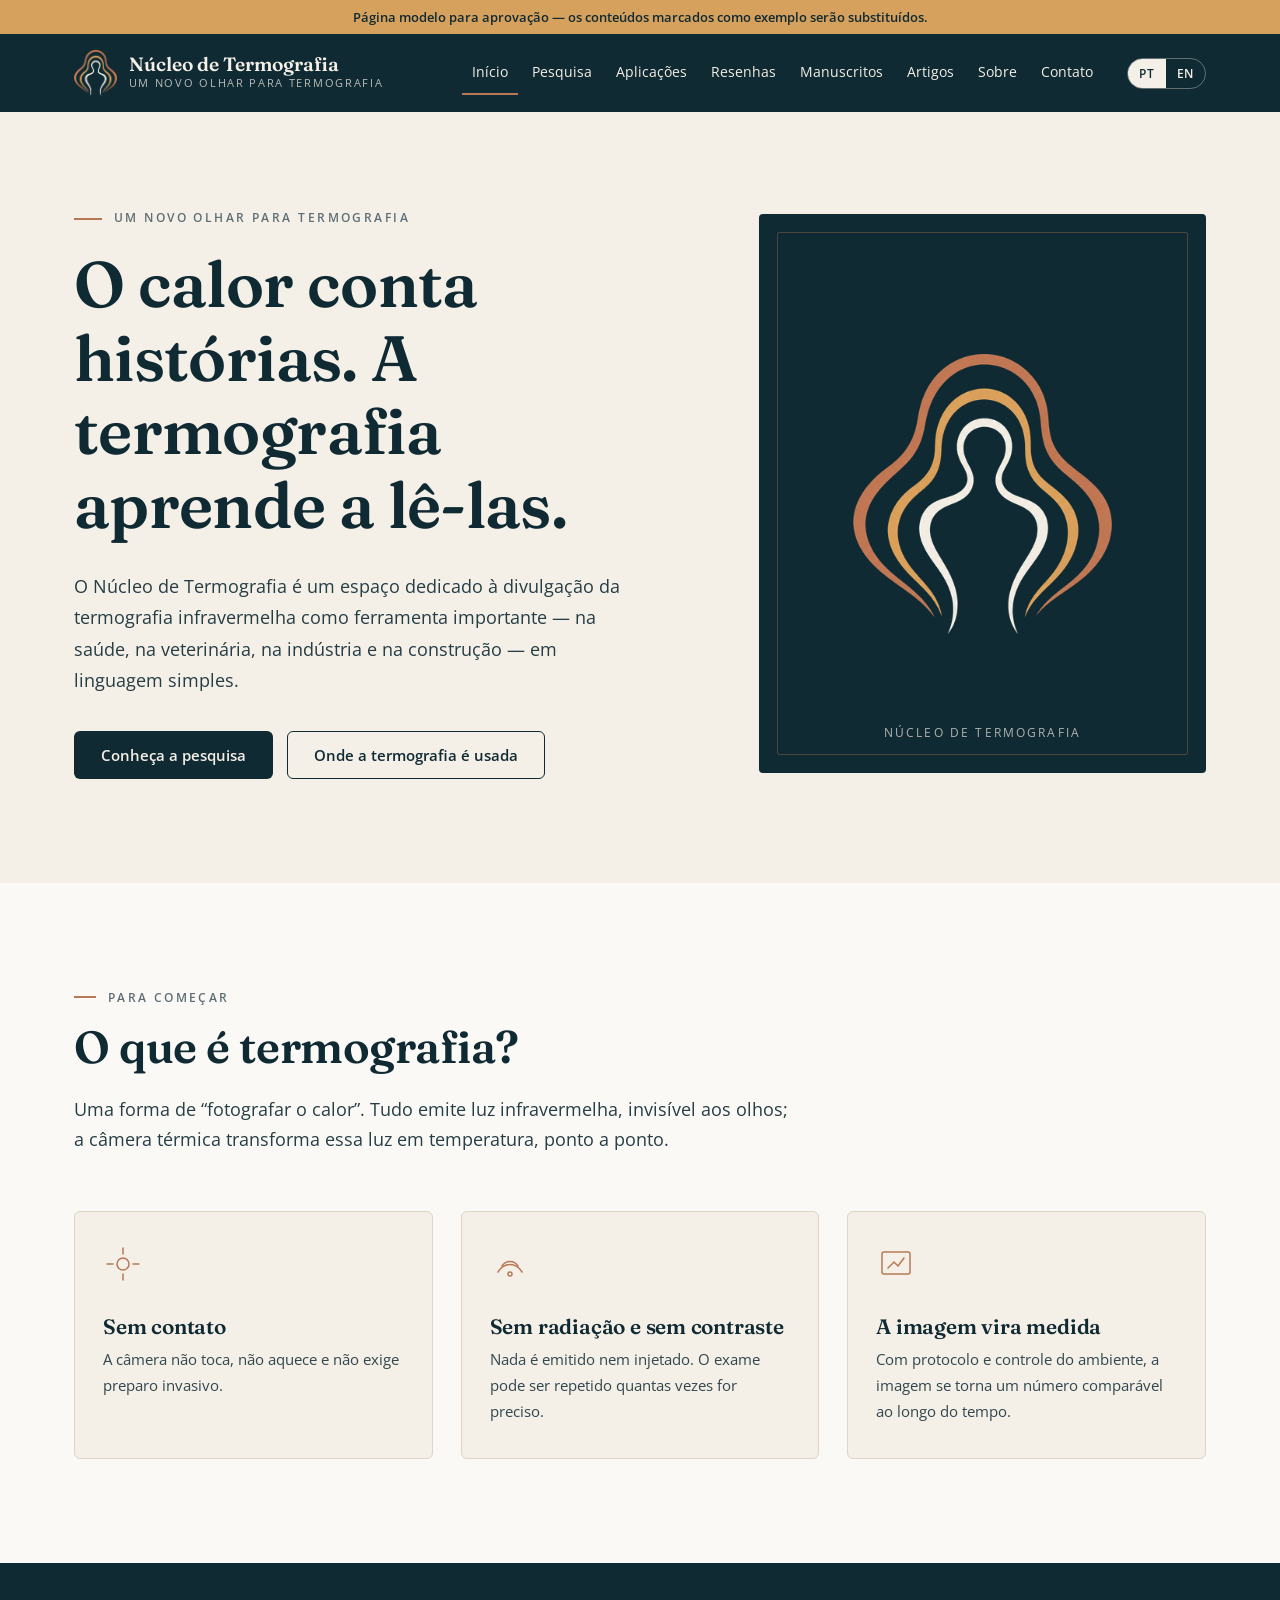
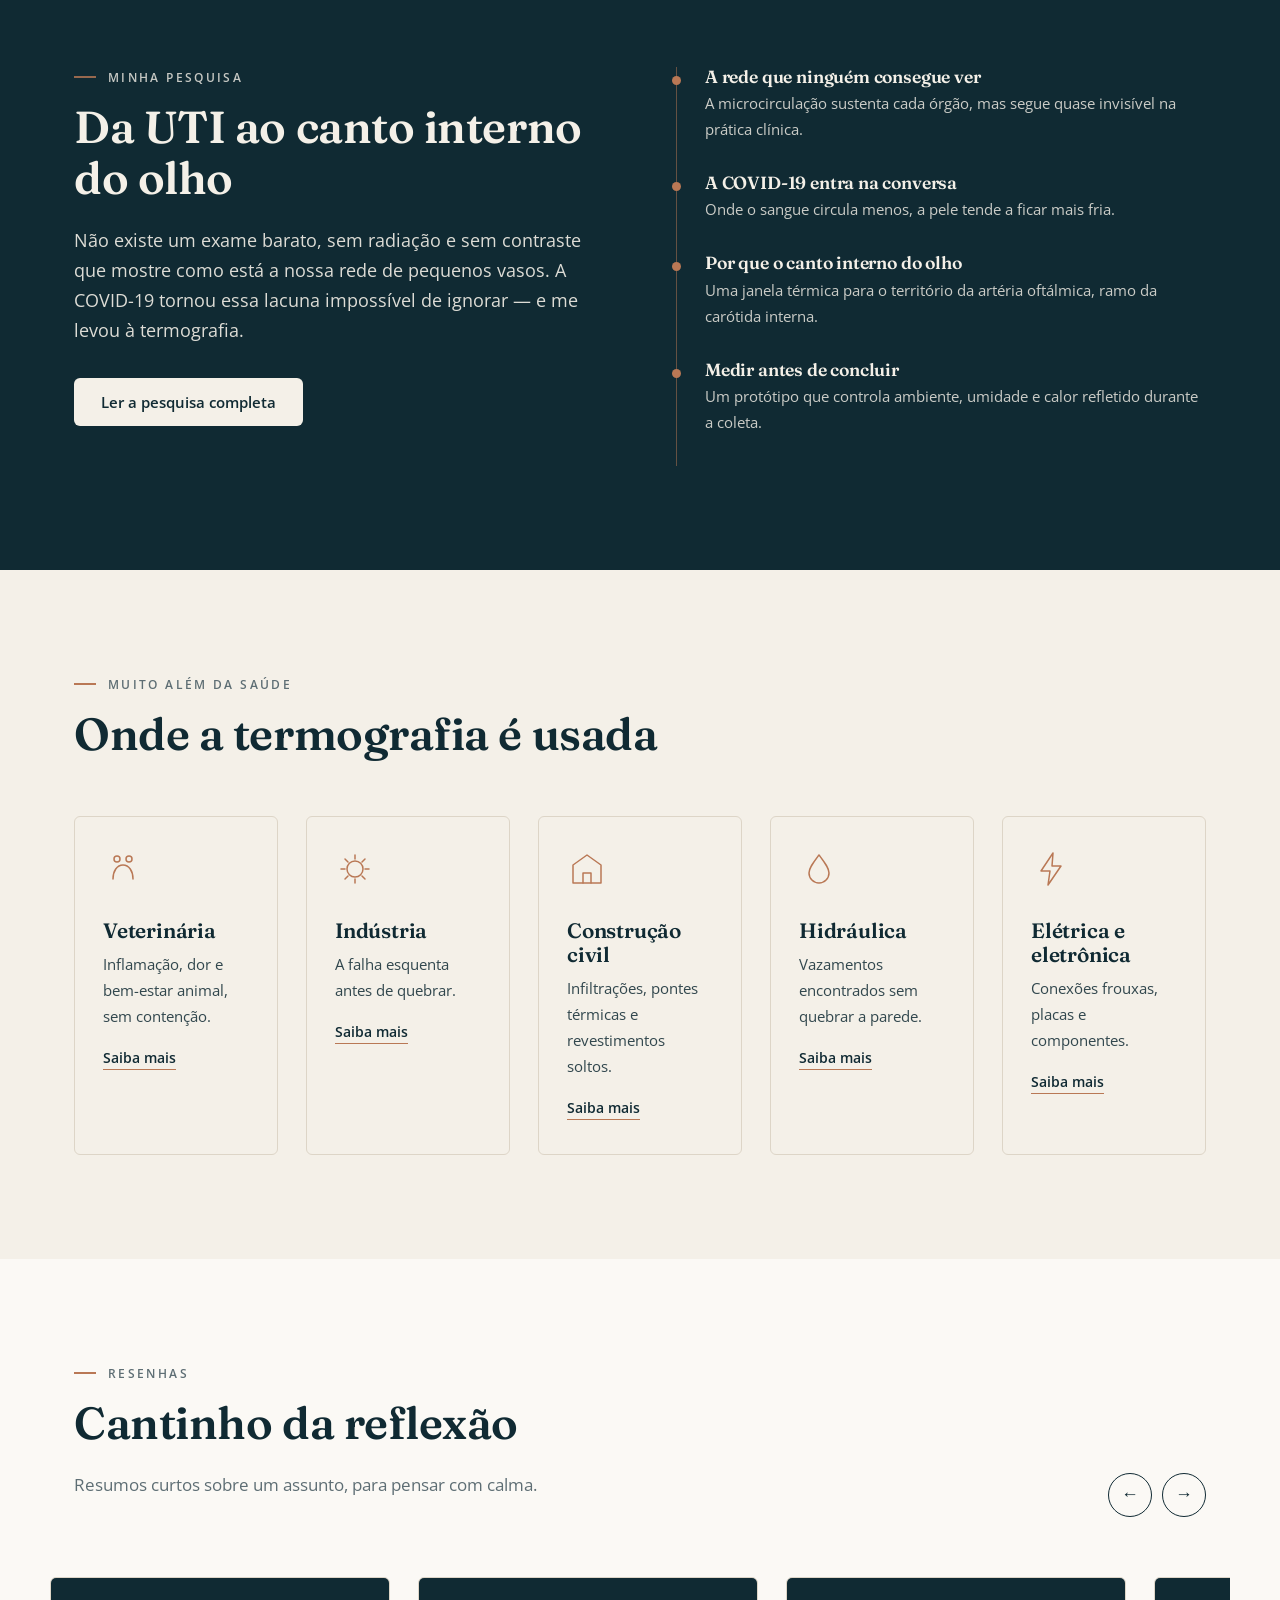
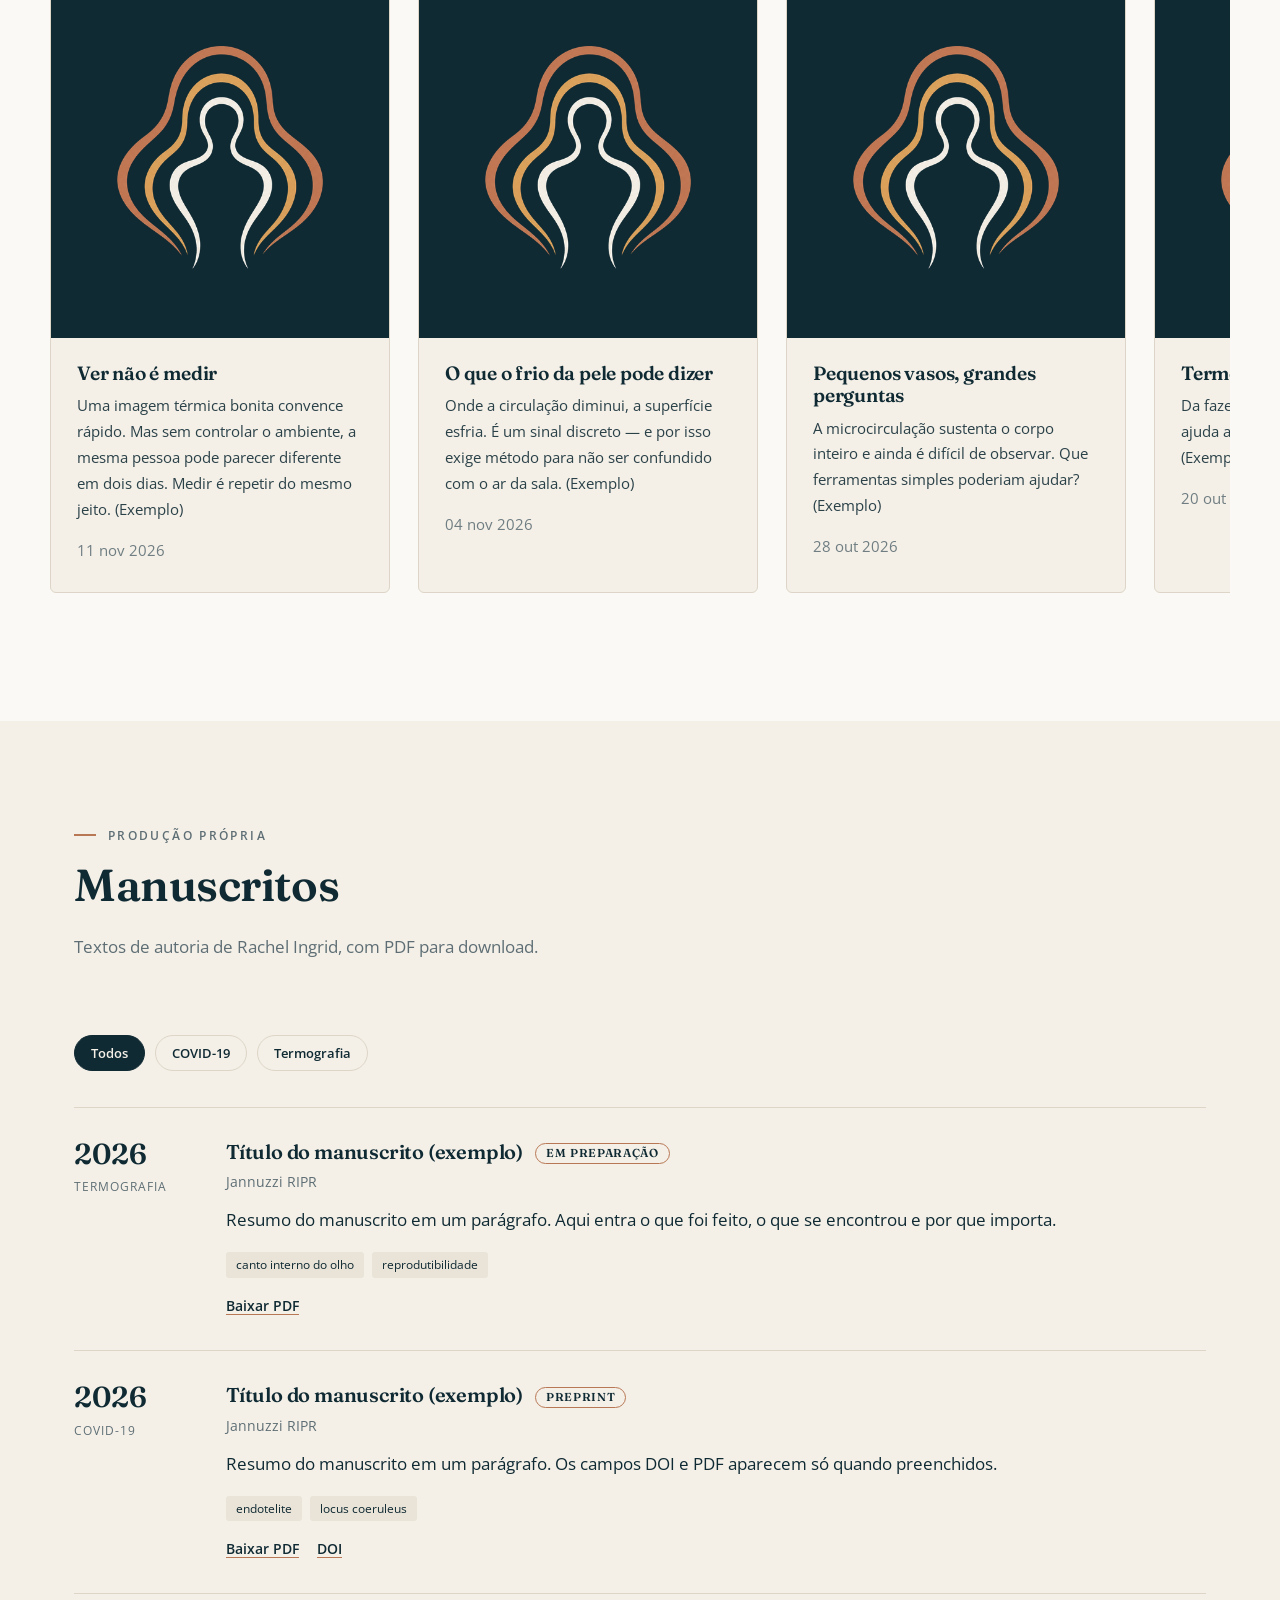
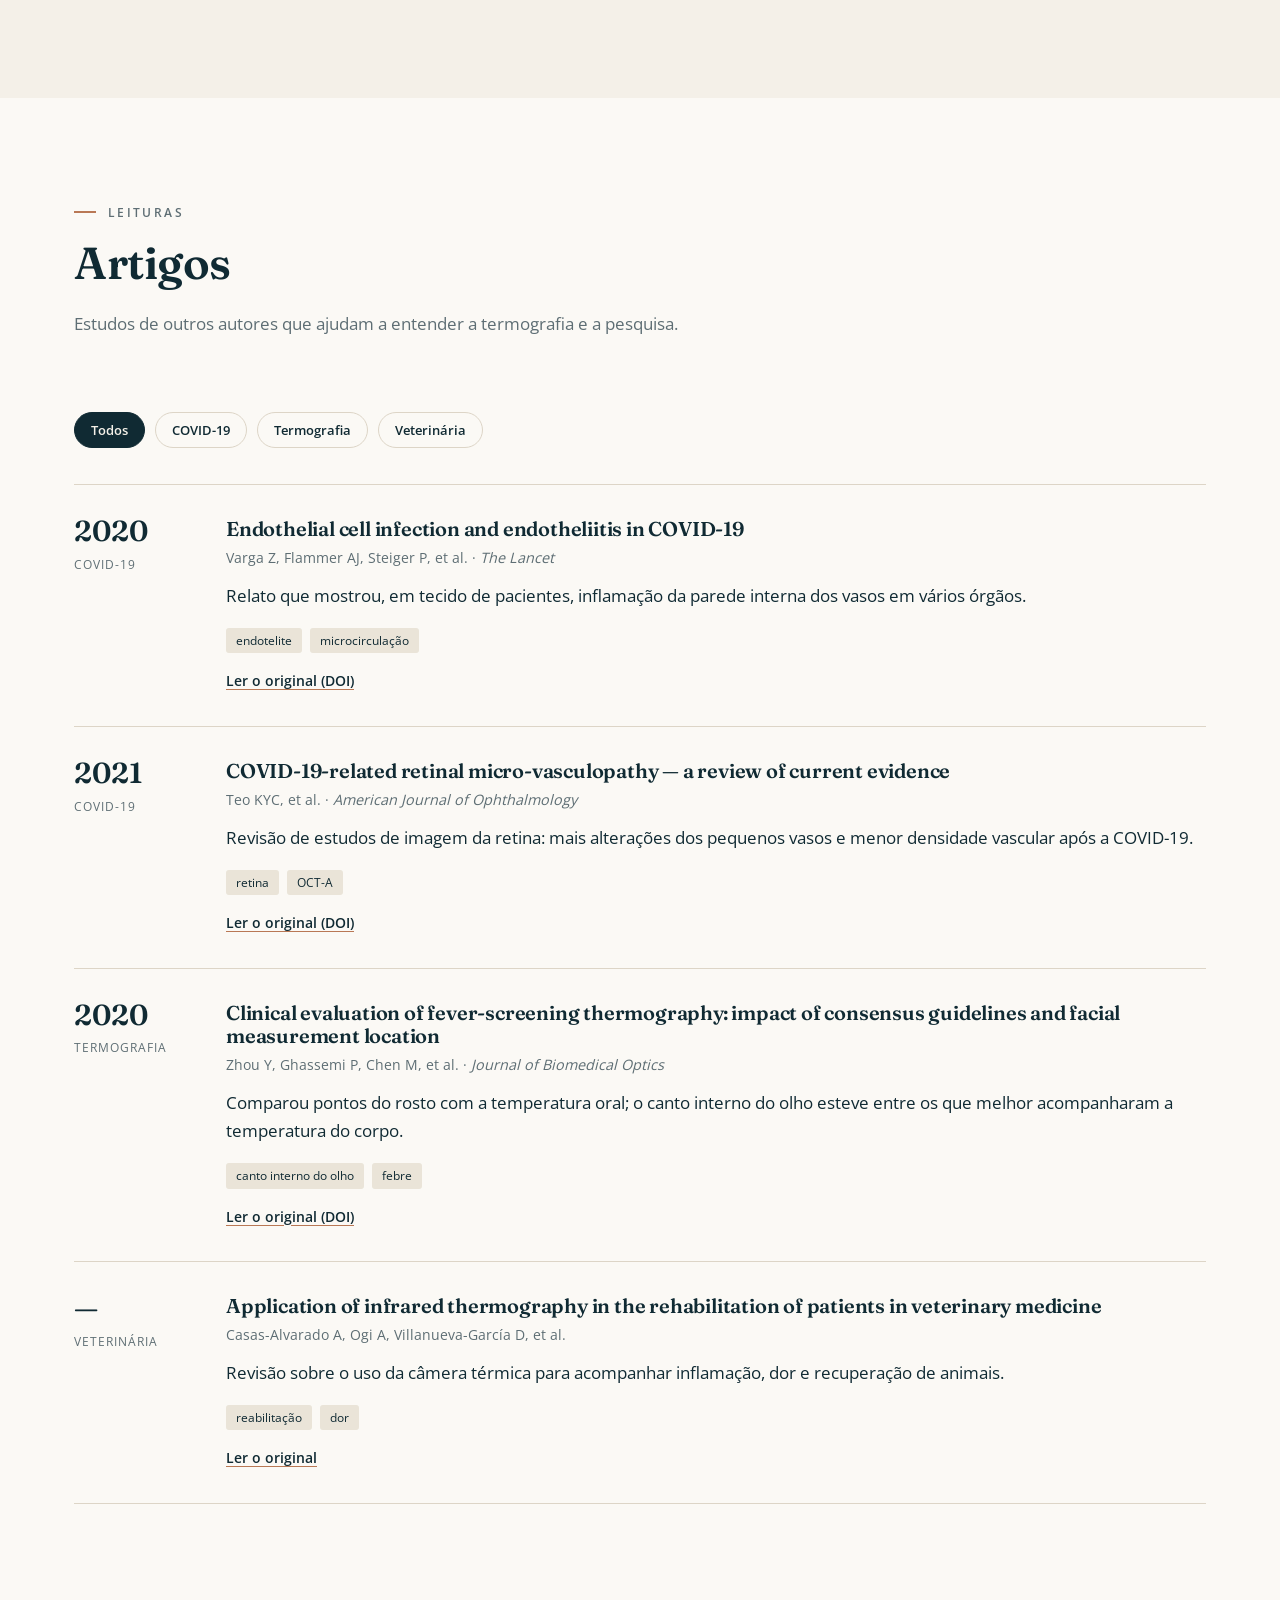
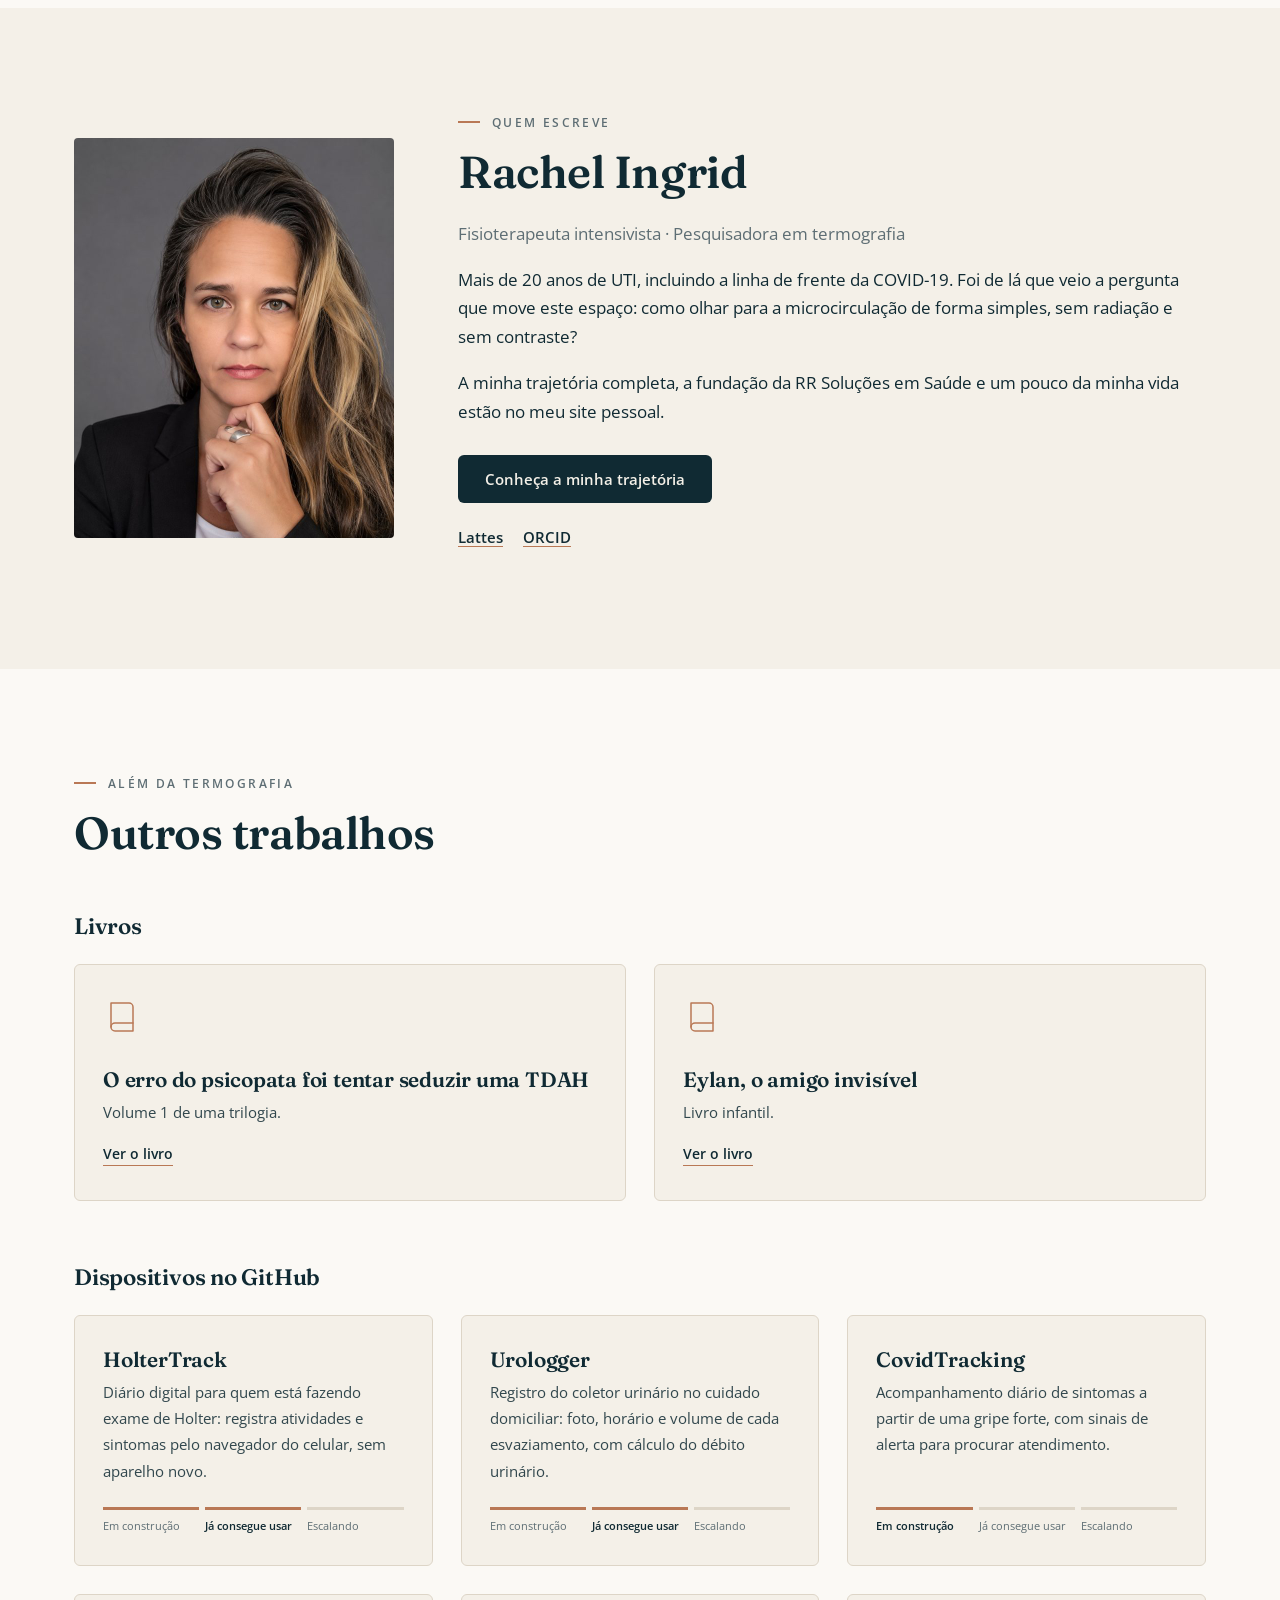
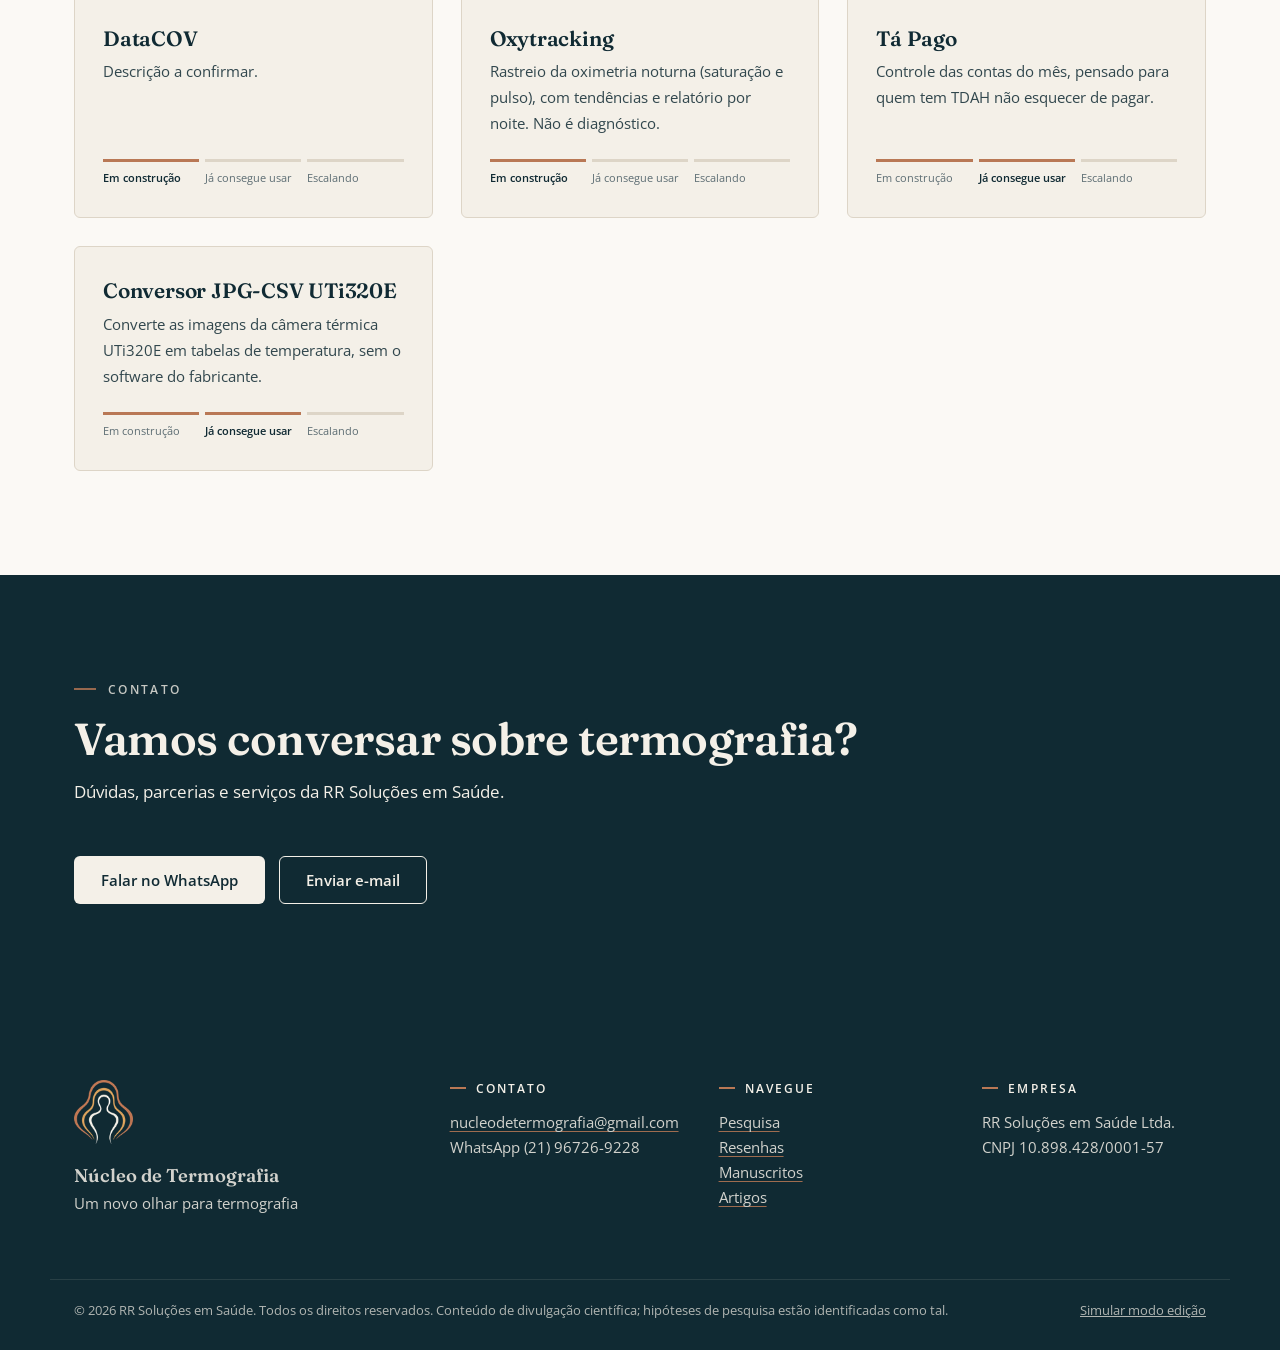
==== commit 279bd69b: "Modelo: novo WhatsApp, slogan, Quem escreve com foto e Outros trabalhos Co-Authored-By: Claude Opus " ====
--- a/modelo/index.html
+++ b/modelo/index.html
@@ -68,7 +68,7 @@
 .kicker{font-size:.76rem;letter-spacing:.2em;text-transform:uppercase;color:var(--cinza);font-weight:600;margin-bottom:18px;display:flex;align-items:center;gap:12px}
 .kicker::before{content:"";width:28px;height:2px;background:var(--cobre)}
 .hero h1{font-size:clamp(2.4rem,5.2vw,4rem);margin-bottom:.45em}
-.hero .sub{font-size:1.15rem;color:var(--petroleo);max-width:56ch;opacity:.9}
+.hero .sub{font-size:1.15rem;color:var(--petroleo);max-width:56ch;opacity:.9;margin-bottom:36px}
 .assina{color:var(--cinza);font-size:.92rem;margin:22px 0 34px}
 .acoes{display:flex;gap:14px;flex-wrap:wrap}
 .painel{background:var(--petroleo);border-radius:4px;aspect-ratio:4/5;display:grid;place-items:center;position:relative;overflow:hidden}
@@ -163,12 +163,24 @@
 .form .nota{font-size:.82rem;color:var(--cinza);margin-top:12px}
 
 /* Sobre e contato */
-.sobre{display:grid;grid-template-columns:260px 1fr;gap:64px;align-items:center}
-.sobre-foto{aspect-ratio:4/5;background:var(--marfim-2);border-radius:4px;display:grid;place-items:center;font-family:var(--t-tit);font-size:3rem;color:var(--cobre)}
+.sobre{display:grid;grid-template-columns:320px 1fr;gap:64px;align-items:center}
+
 .links-perfil{display:flex;gap:20px;font-weight:600;font-size:.92rem}
 @media (max-width:760px){.sobre{grid-template-columns:1fr;gap:32px}.sobre-foto{max-width:220px}}
 .contato{display:flex;justify-content:space-between;align-items:center;gap:32px;flex-wrap:wrap}
 .contato h2{margin-bottom:.3em}
+
+.sobre-foto{width:100%;height:auto;aspect-ratio:4/5;object-fit:cover;border-radius:4px;background:var(--marfim-2)}
+.sub-h{font-size:1.4rem;margin:8px 0 24px}
+.g2{grid-template-columns:repeat(2,1fr)}
+@media (max-width:640px){.g2{grid-template-columns:1fr}}
+.livros{margin-bottom:64px}
+.disp{display:flex!important;flex-direction:column}
+.disp p{flex:1}
+.etapas{list-style:none;display:grid;grid-template-columns:repeat(3,1fr);gap:6px;margin:22px 0 0;padding:0}
+.etapas li{font-size:.68rem;line-height:1.3;color:var(--cinza);padding-top:9px;border-top:3px solid var(--linha)}
+.etapas li.feito{border-top-color:var(--cobre)}
+.etapas li.atual{color:var(--petroleo);font-weight:600}
 
 /* Rodapé */
 .rodape{background:var(--petroleo);color:var(--marfim);padding:72px 0 28px;font-size:.92rem}
@@ -192,7 +204,7 @@
 
 <header class="topo">
   <div class="wrap topo-in">
-    <a class="marca" href="#inicio"><img src="[data-uri]" alt="" width="45" height="48"><span><b>Núcleo de Termografia</b><small>RR Soluções em Saúde</small></span></a>
+    <a class="marca" href="#inicio"><img src="[data-uri]" alt="" width="45" height="48"><span><b>Núcleo de Termografia</b><small data-i="tag">Um novo olhar para termografia</small></span></a>
     <nav class="menu" id="menu">
       <a href="#inicio" class="ativo" data-i="m1">Início</a>
       <a href="#pesquisa" data-i="m2">Pesquisa</a>
@@ -200,6 +212,7 @@
       <a href="#resenhas" data-i="m4">Resenhas</a>
       <a href="#manuscritos" data-i="m5">Manuscritos</a>
       <a href="#artigos" data-i="m6">Artigos</a>
+      <a href="#sobre" data-i="m8">Sobre</a>
       <a href="#contato" data-i="m7">Contato</a>
     </nav>
     <div class="idioma" role="group" aria-label="Idioma / Language"><button data-lang="pt" aria-pressed="true">PT</button><button data-lang="en" aria-pressed="false">EN</button></div>
@@ -211,10 +224,9 @@
 <section class="hero" id="inicio">
   <div class="wrap hero-in">
     <div>
-      <p class="kicker" data-i="h_k">Um espaço da RR Soluções em Saúde</p>
+      <p class="kicker" data-i="h_k">Um novo olhar para termografia</p>
       <h1 data-i="h_t">O calor conta histórias. A termografia aprende a lê-las.</h1>
-      <p class="sub" data-i="h_s">O Núcleo de Termografia é o espaço que dedico à divulgação da termografia infravermelha como ferramenta importante — na saúde, na veterinária, na indústria e na construção — em linguagem simples.</p>
-      <p class="assina">Rachel Ingrid · <span data-i="h_ceo">CEO da RR Soluções em Saúde</span></p>
+      <p class="sub" data-i="h_s">O Núcleo de Termografia é um espaço dedicado à divulgação da termografia infravermelha como ferramenta importante — na saúde, na veterinária, na indústria e na construção — em linguagem simples.</p>
       <div class="acoes"><a class="btn btn-pri" href="#pesquisa" data-i="h_b1">Conheça a pesquisa</a><a class="btn btn-sec" href="#aplicacoes" data-i="h_b2">Onde a termografia é usada</a></div>
     </div>
     <figure class="painel" style="margin:0"><img src="[data-uri]" alt="Emblema do Núcleo de Termografia"><figcaption>Núcleo de Termografia</figcaption></figure>
@@ -312,13 +324,36 @@
 
 <section class="secao" id="sobre">
   <div class="wrap sobre">
-    <div class="sobre-foto" aria-hidden="true">RI</div>
+    <img class="sobre-foto" src="[data-uri]" alt="Rachel Ingrid" width="320" height="400">
     <div>
       <p class="rotulo" data-i="so_r">Quem escreve</p>
-      <h2>Rachel Ingrid Pereira da Rocha Jannuzzi</h2>
-      <p class="sec-txt" data-i="so_s">Fisioterapeuta · CEO da RR Soluções em Saúde · Pesquisadora em Engenharia Biomédica</p>
-      <p data-i="so_p">Fisioterapeuta intensivista com mais de 20 anos de UTI, incluindo a linha de frente da COVID-19. Em 2009 fundei a RR Soluções em Saúde, pioneira em radiologia digital móvel. Hoje dedico a minha pesquisa à termografia, em busca de uma forma acessível de olhar para a microcirculação.</p>
-      <p class="links-perfil"><a href="http://lattes.cnpq.br/6678459905551495" target="_blank" rel="noopener">Lattes</a><a href="https://orcid.org/0000-0002-0408-6302" target="_blank" rel="noopener">ORCID</a></p>
+      <h2>Rachel Ingrid</h2>
+      <p class="sec-txt" data-i="so_s">Fisioterapeuta intensivista · Pesquisadora em termografia</p>
+      <p data-i="so_p">Mais de 20 anos de UTI, incluindo a linha de frente da COVID-19. Foi de lá que veio a pergunta que move este espaço: como olhar para a microcirculação de forma simples, sem radiação e sem contraste?</p>
+      <p data-i="so_p2">A minha trajetória completa, a fundação da RR Soluções em Saúde e um pouco da minha vida estão no meu site pessoal.</p>
+      <p style="margin-top:28px"><a class="btn btn-pri" href="https://www.rachelingrid.com.br" target="_blank" rel="noopener" data-i="so_b">Conheça a minha trajetória</a></p>
+      <p class="links-perfil" style="margin-top:22px"><a href="http://lattes.cnpq.br/6678459905551495" target="_blank" rel="noopener">Lattes</a><a href="https://orcid.org/0000-0002-0408-6302" target="_blank" rel="noopener">ORCID</a></p>
+    </div>
+  </div>
+</section>
+
+<section class="secao secao-clara" id="trabalhos">
+  <div class="wrap">
+    <div class="cab"><p class="rotulo" data-i="ot_r">Além da termografia</p><h2 data-i="ot_t">Outros trabalhos</h2></div>
+    <h3 class="sub-h" data-i="ot_l">Livros</h3>
+    <div class="grade g2 livros">
+      <a class="cartao" href="#"><svg class="icone" viewBox="0 0 40 40"><path d="M8 6h18a4 4 0 0 1 4 4v24H12a4 4 0 0 1-4-4z"/><path d="M8 30a4 4 0 0 1 4-4h18"/></svg><h3>O erro do psicopata foi tentar seduzir uma TDAH</h3><p data-i="lv1">Volume 1 de uma trilogia.</p><span class="mais" data-i="lv_b">Ver o livro</span></a>
+      <a class="cartao" href="#"><svg class="icone" viewBox="0 0 40 40"><path d="M8 6h18a4 4 0 0 1 4 4v24H12a4 4 0 0 1-4-4z"/><path d="M8 30a4 4 0 0 1 4-4h18"/></svg><h3>Eylan, o amigo invisível</h3><p data-i="lv2">Livro infantil.</p><span class="mais" data-i="lv_b">Ver o livro</span></a>
+    </div>
+    <h3 class="sub-h" data-i="ot_d">Dispositivos no GitHub</h3>
+    <div class="grade g3">
+      <a class="cartao disp" href="https://rachelingrid.github.io/HolterTrack/" target="_blank" rel="noopener"><h3>HolterTrack</h3><p data-i="d1">Diário digital para quem está fazendo exame de Holter: registra atividades e sintomas pelo navegador do celular, sem aparelho novo.</p><ol class="etapas" aria-label="Etapa"><li class="feito"><span data-i="e0">Em construção</span></li><li class="feito atual"><span data-i="e1">Já consegue usar</span></li><li class=""><span data-i="e2">Escalando</span></li></ol></a>
+      <a class="cartao disp" href="https://rachelingrid.github.io/urologger7.1/" target="_blank" rel="noopener"><h3>Urologger</h3><p data-i="d2">Registro do coletor urinário no cuidado domiciliar: foto, horário e volume de cada esvaziamento, com cálculo do débito urinário.</p><ol class="etapas" aria-label="Etapa"><li class="feito"><span data-i="e0">Em construção</span></li><li class="feito atual"><span data-i="e1">Já consegue usar</span></li><li class=""><span data-i="e2">Escalando</span></li></ol></a>
+      <a class="cartao disp" href="https://rachelingrid.github.io/CovidTracking/" target="_blank" rel="noopener"><h3>CovidTracking</h3><p data-i="d3">Acompanhamento diário de sintomas a partir de uma gripe forte, com sinais de alerta para procurar atendimento.</p><ol class="etapas" aria-label="Etapa"><li class="feito atual"><span data-i="e0">Em construção</span></li><li class=""><span data-i="e1">Já consegue usar</span></li><li class=""><span data-i="e2">Escalando</span></li></ol></a>
+      <a class="cartao disp" href="https://rachelingrid.github.io/DataCOV/" target="_blank" rel="noopener"><h3>DataCOV</h3><p data-i="d4">Descrição a confirmar.</p><ol class="etapas" aria-label="Etapa"><li class="feito atual"><span data-i="e0">Em construção</span></li><li class=""><span data-i="e1">Já consegue usar</span></li><li class=""><span data-i="e2">Escalando</span></li></ol></a>
+      <a class="cartao disp" href="https://rachelingrid.github.io/oxytracking/" target="_blank" rel="noopener"><h3>Oxytracking</h3><p data-i="d5">Rastreio da oximetria noturna (saturação e pulso), com tendências e relatório por noite. Não é diagnóstico.</p><ol class="etapas" aria-label="Etapa"><li class="feito atual"><span data-i="e0">Em construção</span></li><li class=""><span data-i="e1">Já consegue usar</span></li><li class=""><span data-i="e2">Escalando</span></li></ol></a>
+      <a class="cartao disp" href="https://rachelingrid.github.io/TaPago/" target="_blank" rel="noopener"><h3>Tá Pago</h3><p data-i="d6">Controle das contas do mês, pensado para quem tem TDAH não esquecer de pagar.</p><ol class="etapas" aria-label="Etapa"><li class="feito"><span data-i="e0">Em construção</span></li><li class="feito atual"><span data-i="e1">Já consegue usar</span></li><li class=""><span data-i="e2">Escalando</span></li></ol></a>
+      <a class="cartao disp" href="https://rachelingrid.github.io/conversor-jpg-csv-uti320e/" target="_blank" rel="noopener"><h3>Conversor JPG-CSV UTi320E</h3><p data-i="d7">Converte as imagens da câmera térmica UTi320E em tabelas de temperatura, sem o software do fabricante.</p><ol class="etapas" aria-label="Etapa"><li class="feito"><span data-i="e0">Em construção</span></li><li class="feito atual"><span data-i="e1">Já consegue usar</span></li><li class=""><span data-i="e2">Escalando</span></li></ol></a>
     </div>
   </div>
 </section>
@@ -326,15 +361,15 @@
 <section class="secao secao-escura" id="contato">
   <div class="wrap contato">
     <div><p class="rotulo" data-i="c_r">Contato</p><h2 data-i="c_t">Vamos conversar sobre termografia?</h2><p data-i="c_p">Dúvidas, parcerias e serviços da RR Soluções em Saúde.</p></div>
-    <div class="acoes"><a class="btn btn-claro" href="https://wa.me/5521980813639" target="_blank" rel="noopener" data-i="c_b1">Falar no WhatsApp</a><a class="btn btn-sec" style="color:var(--marfim);border-color:var(--marfim)" href="mailto:nucleodetermografia@gmail.com" data-i="c_b2">Enviar e-mail</a></div>
+    <div class="acoes"><a class="btn btn-claro" href="https://wa.me/5521967269228" target="_blank" rel="noopener" data-i="c_b1">Falar no WhatsApp</a><a class="btn btn-sec" style="color:var(--marfim);border-color:var(--marfim)" href="mailto:nucleodetermografia@gmail.com" data-i="c_b2">Enviar e-mail</a></div>
   </div>
 </section>
 </main>
 
 <footer class="rodape">
   <div class="wrap rodape-in">
-    <div class="rodape-marca"><img src="[data-uri]" alt=""><p><b style="font-family:var(--t-tit);font-size:1.15rem">Núcleo de Termografia</b><br><span data-i="f_esp">Um espaço da RR Soluções em Saúde</span></p></div>
-    <div><h4 data-i="f_c">Contato</h4><p><a href="mailto:nucleodetermografia@gmail.com">nucleodetermografia@gmail.com</a><br>WhatsApp (21) 98081-3639</p></div>
+    <div class="rodape-marca"><img src="[data-uri]" alt=""><p><b style="font-family:var(--t-tit);font-size:1.15rem">Núcleo de Termografia</b><br><span data-i="f_esp">Um novo olhar para termografia</span></p></div>
+    <div><h4 data-i="f_c">Contato</h4><p><a href="mailto:nucleodetermografia@gmail.com">nucleodetermografia@gmail.com</a><br>WhatsApp (21) 96726-9228</p></div>
     <div><h4 data-i="f_n">Navegue</h4><p><a href="#pesquisa" data-i="m2">Pesquisa</a><br><a href="#resenhas" data-i="m4">Resenhas</a><br><a href="#manuscritos" data-i="m5">Manuscritos</a><br><a href="#artigos" data-i="m6">Artigos</a></p></div>
     <div><h4 data-i="f_e">Empresa</h4><p>RR Soluções em Saúde Ltda.<br>CNPJ 10.898.428/0001-57<